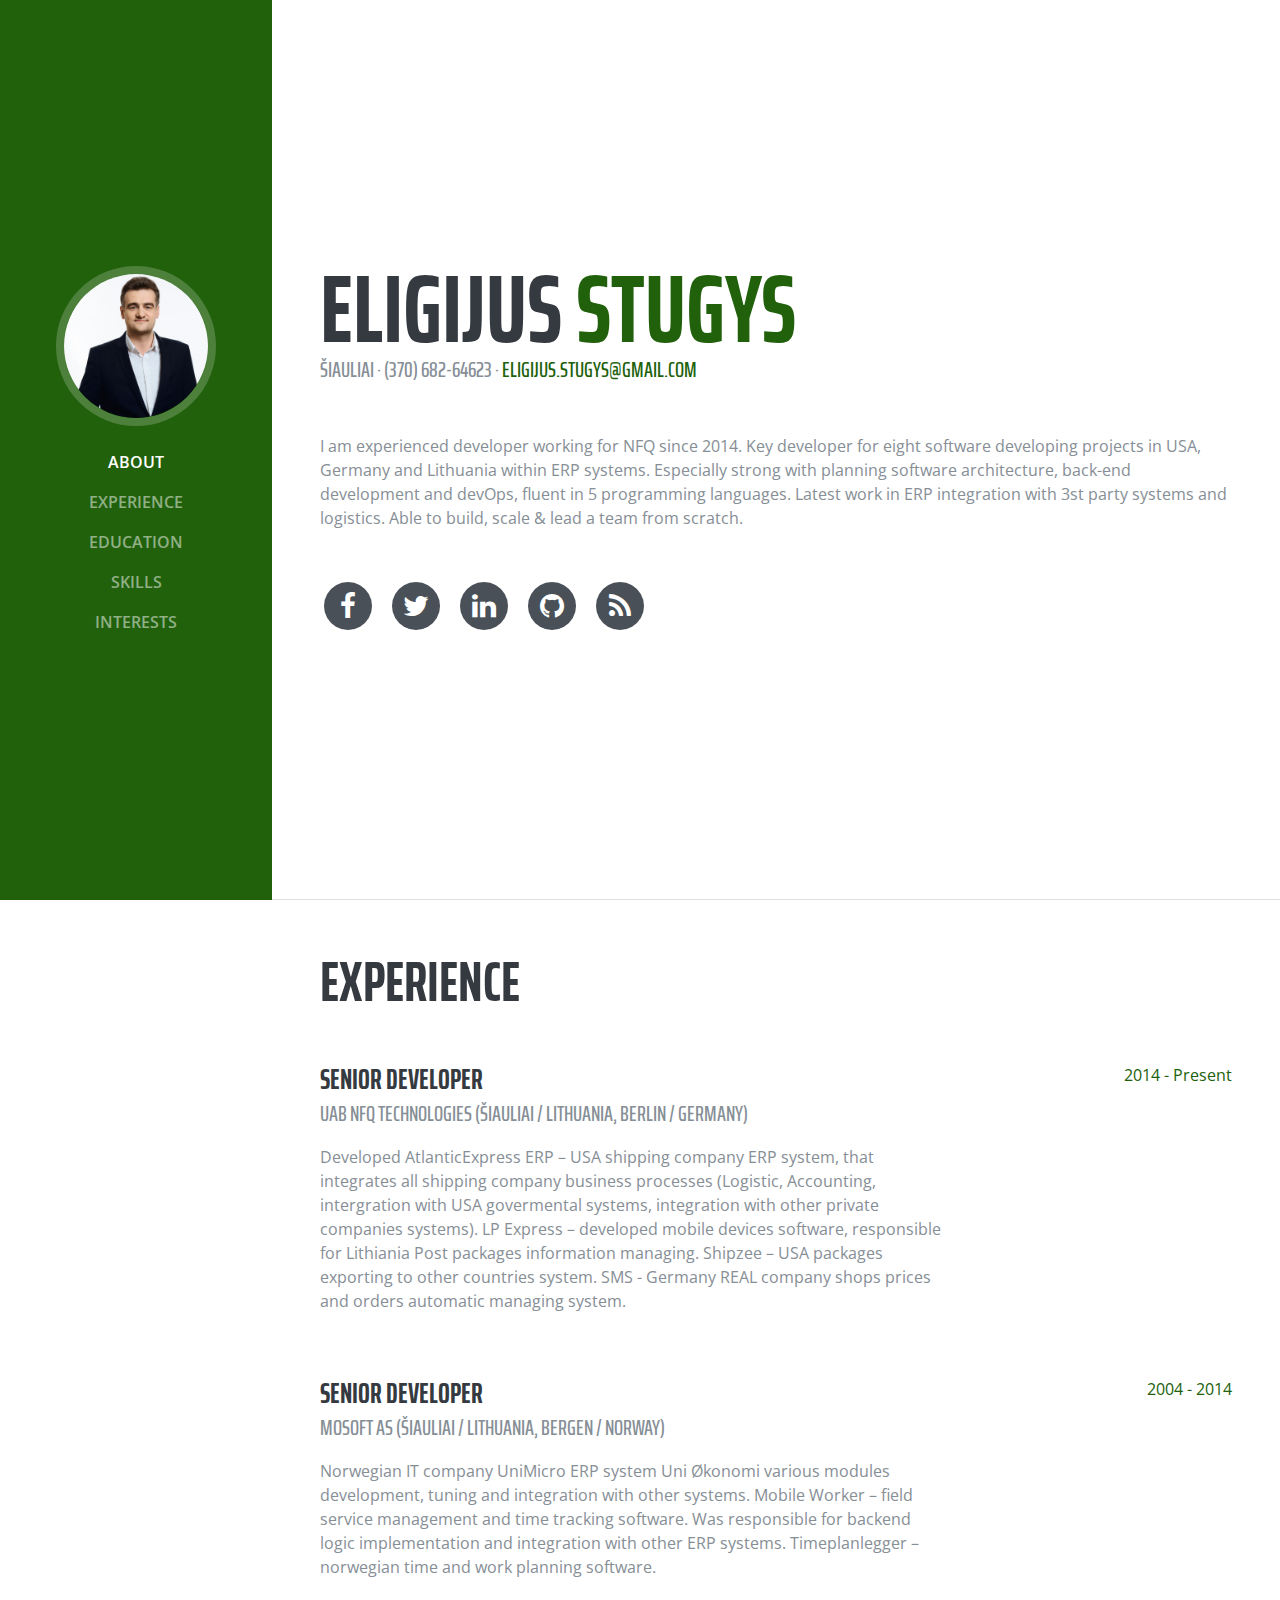
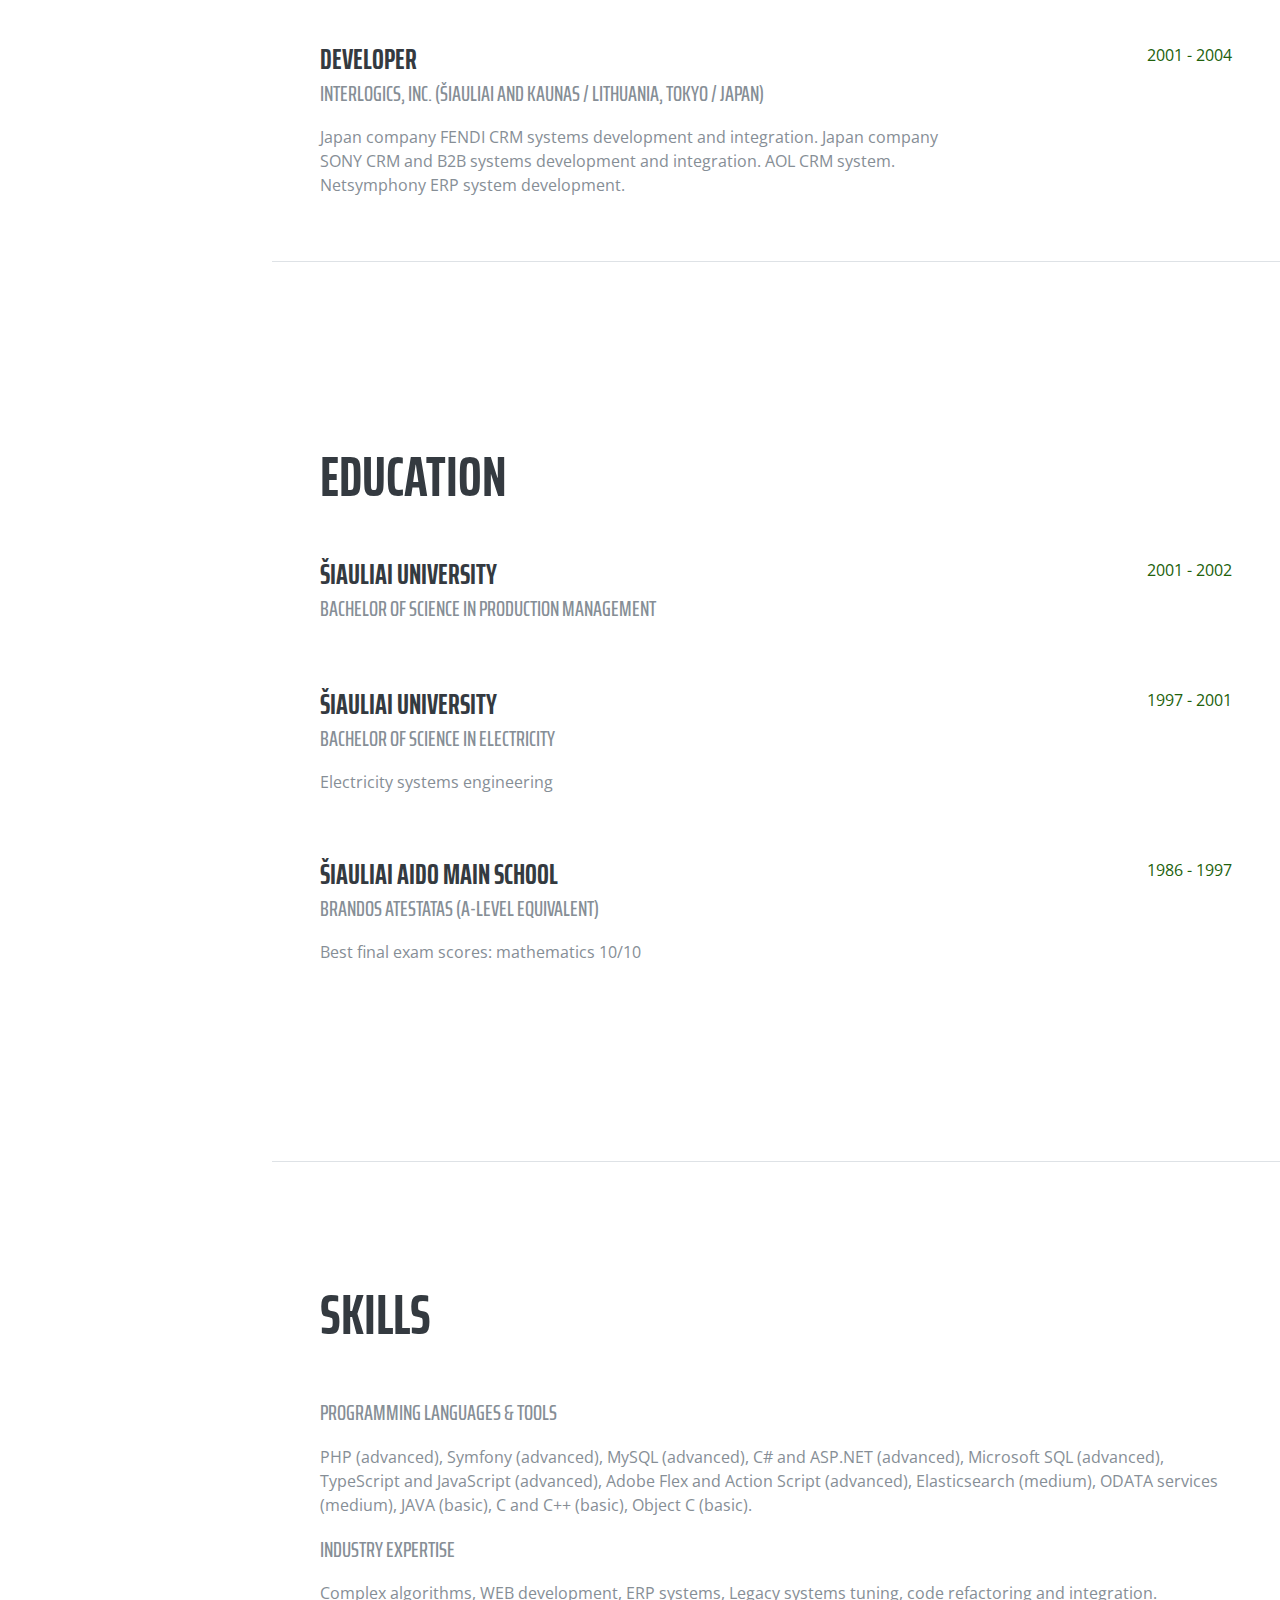
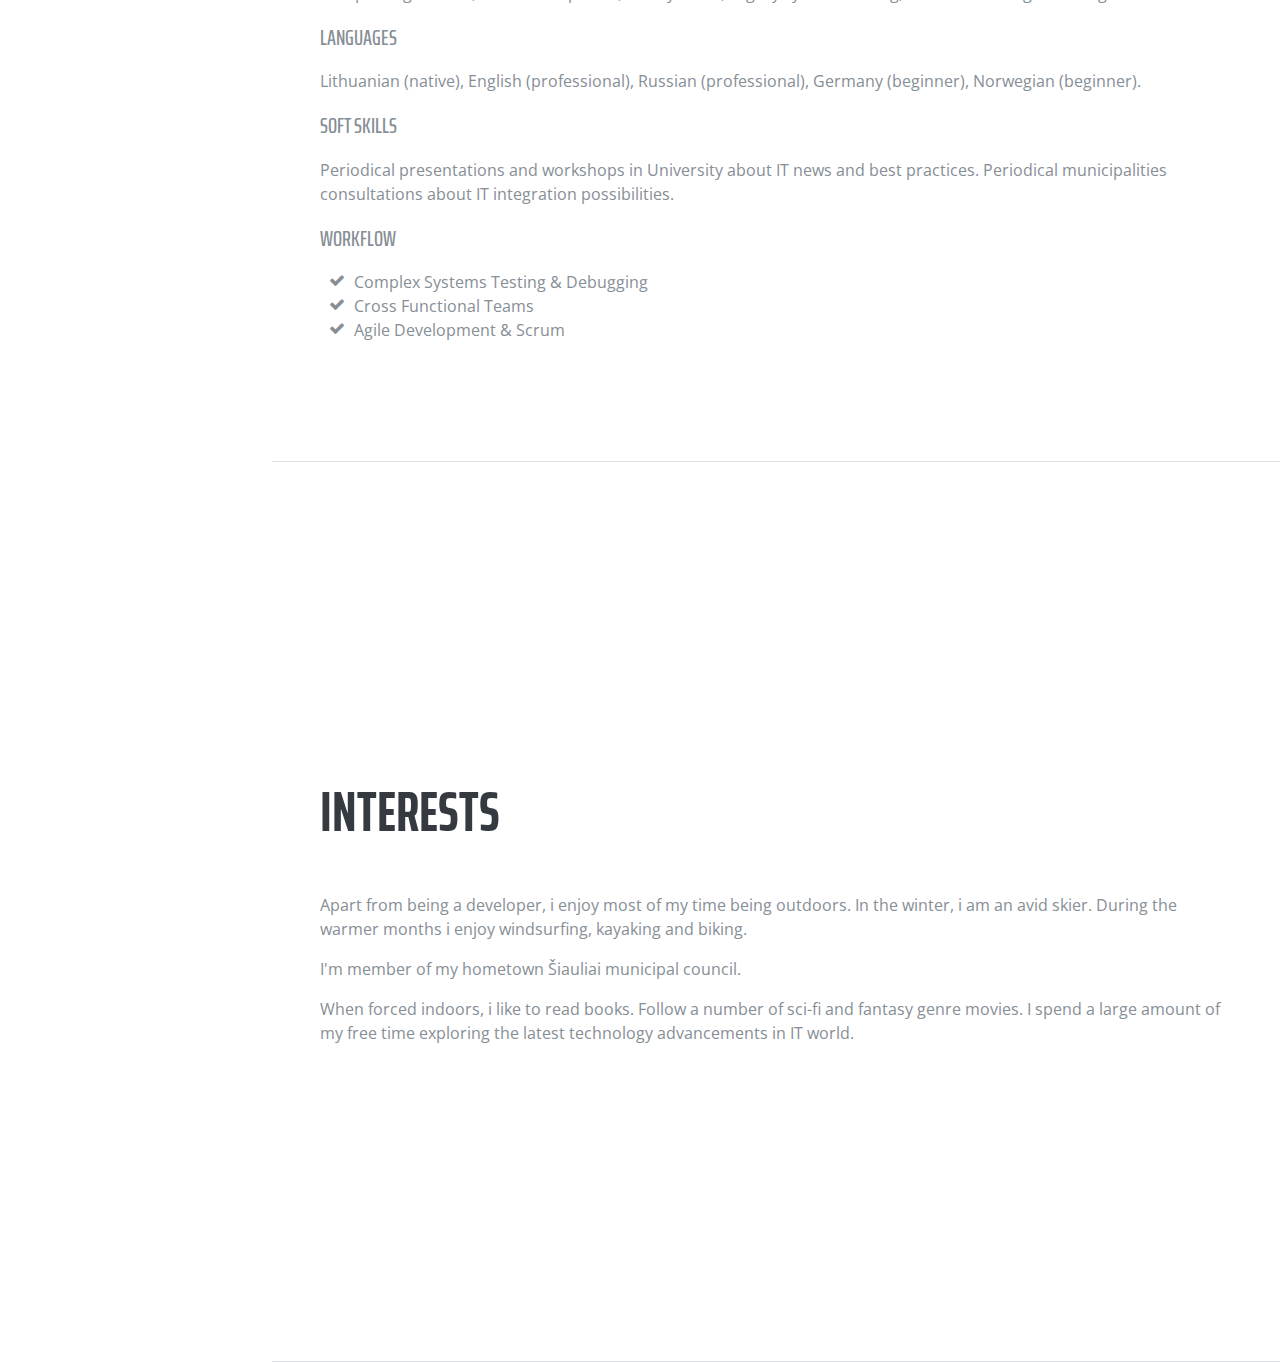
==== index.html @ e448ec75 "Added some notes." ====
<!DOCTYPE html>
<html lang="en">

  <head>

    <meta charset="utf-8">
    <meta name="viewport" content="width=device-width, initial-scale=1, shrink-to-fit=no">
    <meta name="description" content="">
    <meta name="author" content="">

    <title>Eligijus Stugys Resume EN</title>

    <!-- Bootstrap core CSS -->
    <link href="vendor/bootstrap/css/bootstrap.min.css" rel="stylesheet">

    <!-- Custom fonts for this template -->
    <link href="https://fonts.googleapis.com/css?family=Saira+Extra+Condensed:100,200,300,400,500,600,700,800,900" rel="stylesheet">
    <link href="https://fonts.googleapis.com/css?family=Open+Sans:300,300i,400,400i,600,600i,700,700i,800,800i" rel="stylesheet">
    <link href="vendor/font-awesome/css/font-awesome.min.css" rel="stylesheet">
    <link href="vendor/devicons/css/devicons.min.css" rel="stylesheet">
    <link href="vendor/simple-line-icons/css/simple-line-icons.css" rel="stylesheet">

    <!-- Custom styles for this template -->
    <link href="css/resume.green.min.css?version=2018042001" rel="stylesheet">

  </head>

  <body id="page-top">

    <nav class="navbar navbar-expand-lg navbar-dark bg-primary fixed-top" id="sideNav">
      <a class="navbar-brand js-scroll-trigger" href="#page-top">
        <span class="d-block d-lg-none">Eligijus Stugys Resume EN</span>
        <span class="d-none d-lg-block">
          <img class="img-fluid img-profile rounded-circle mx-auto mb-2" src="img/profile.jpg" alt="">
        </span>
      </a>
      <button class="navbar-toggler" type="button" data-toggle="collapse" data-target="#navbarSupportedContent" aria-controls="navbarSupportedContent" aria-expanded="false" aria-label="Toggle navigation">
        <span class="navbar-toggler-icon"></span>
      </button>
      <div class="collapse navbar-collapse" id="navbarSupportedContent">
        <ul class="navbar-nav">
          <li class="nav-item">
            <a class="nav-link js-scroll-trigger" href="#about">About</a>
          </li>
          <li class="nav-item">
            <a class="nav-link js-scroll-trigger" href="#experience">Experience</a>
          </li>
          <li class="nav-item">
            <a class="nav-link js-scroll-trigger" href="#education">Education</a>
          </li>
          <li class="nav-item">
            <a class="nav-link js-scroll-trigger" href="#skills">Skills</a>
          </li>
          <li class="nav-item">
            <a class="nav-link js-scroll-trigger" href="#interests">Interests</a>
          </li>
		  <!--
          <li class="nav-item">
            <a class="nav-link js-scroll-trigger" href="#awards">Awards</a>
          </li>
		  -->
        </ul>
      </div>
    </nav>

    <div class="container-fluid p-0">

      <section class="resume-section p-3 p-lg-5 d-flex d-column" id="about">
        <div class="my-auto">
          <h1 class="mb-0">Eligijus
            <span class="text-primary">Stugys</span>
          </h1>
          <div class="subheading mb-5">Šiauliai · (370) 682-64623 ·
            <a href="mailto:name@email.com">eligijus.stugys@gmail.com</a>
          </div>
          <p class="mb-5">I am experienced developer working for NFQ since 2014. Key developer for eight software developing projects in USA, Germany and Lithuania within ERP systems. Especially strong with planning software architecture, back-end development and devOps, fluent in 5 programming languages. Latest work in ERP integration with 3st party systems and logistics. Able to build, scale & lead a team from scratch.</p>
          <ul class="list-inline list-social-icons mb-0">
            <li class="list-inline-item">
              <a href="https://www.facebook.com/elyga1" target="_blank" alt="My Facebook" title="My Facebook">
                <span class="fa-stack fa-lg">
                  <i class="fa fa-circle fa-stack-2x"></i>
                  <i class="fa fa-facebook fa-stack-1x fa-inverse"></i>
                </span>
              </a>
            </li>
            <li class="list-inline-item">
              <a href="https://twitter.com/elyga1" target="_blank" alt="My Twitter" title="My Twitter">
                <span class="fa-stack fa-lg">
                  <i class="fa fa-circle fa-stack-2x"></i>
                  <i class="fa fa-twitter fa-stack-1x fa-inverse"></i>
                </span>
              </a>
            </li>
            <li class="list-inline-item">
              <a href="https://www.linkedin.com/in/elyga" target="_blank" alt="My LinkedIn" title="My LinkedIn">
                <span class="fa-stack fa-lg">
                  <i class="fa fa-circle fa-stack-2x"></i>
                  <i class="fa fa-linkedin fa-stack-1x fa-inverse"></i>
                </span>
              </a>
            </li>
            <li class="list-inline-item">
              <a href="https://github.com/Eligijus1" target="_blank" alt="My GitHub" title="My GitHub">
                <span class="fa-stack fa-lg">
                  <i class="fa fa-circle fa-stack-2x"></i>
                  <i class="fa fa-github fa-stack-1x fa-inverse"></i>
                </span>
              </a>
            </li>
            <li class="list-inline-item">
              <a href="https://stugys.blogspot.lt" target="_blank"" alt="My Blog (LT)" title="My Blog (LT)">
                <span class="fa-stack fa-lg">
                  <i class="fa fa-circle fa-stack-2x"></i>
                  <i class="fa fa-feed fa-stack-1x fa-inverse"></i>
                </span>
              </a>
            </li>
            <!-- https://fontawesome.com/v4.7.0/icons/ -->
          </ul>
        </div>
      </section>

      <section class="resume-section p-3 p-lg-5 d-flex flex-column" id="experience">
        <div class="my-auto">
          <h2 class="mb-5">Experience</h2>

          <div class="resume-item d-flex flex-column flex-md-row mb-5">
            <div class="resume-content mr-auto">
              <h3 class="mb-0">Senior Developer</h3>
              <div class="subheading mb-3">UAB NFQ Technologies (Šiauliai / Lithuania, Berlin / Germany)</div>
              <p>
				Developed AtlanticExpress ERP – USA shipping company ERP system, that integrates all shipping company business processes (Logistic, Accounting, intergration with USA  govermental systems, integration with other private companies systems). 
				LP Express – developed mobile devices software, responsible for Lithiania Post packages information managing.
				Shipzee – USA packages exporting to other countries system.
				SMS - Germany REAL company shops prices and orders automatic managing system.
			  </p>
            </div>
            <div class="resume-date text-md-right">
              <span class="text-primary">2014 - Present</span>
            </div>
          </div>

          <div class="resume-item d-flex flex-column flex-md-row mb-5">
            <div class="resume-content mr-auto">
              <h3 class="mb-0">Senior Developer</h3>
              <div class="subheading mb-3">Mosoft AS (Šiauliai / Lithuania, Bergen / Norway)</div>
              <p>
				Norwegian IT company UniMicro ERP system Uni Økonomi various modules development, tuning and integration with other systems.
				Mobile Worker – field service management and time tracking software. Was responsible for backend logic implementation and integration with other ERP systems.
				Timeplanlegger – norwegian time and work planning software.
			  </p>
            </div>
            <div class="resume-date text-md-right">
              <span class="text-primary">2004 - 2014</span>
            </div>
          </div>

          <div class="resume-item d-flex flex-column flex-md-row">
            <div class="resume-content mr-auto">
              <h3 class="mb-0">Developer</h3>
              <div class="subheading mb-3">Interlogics, Inc. (Šiauliai and Kaunas / Lithuania, Tokyo / Japan)</div>
              <p>
				Japan company FENDI CRM systems development and integration.
				Japan company SONY CRM and B2B systems development and integration. 
				AOL CRM system. Netsymphony ERP system development.
			  </p>
            </div>
            <div class="resume-date text-md-right">
              <span class="text-primary">2001 - 2004</span>
            </div>
          </div>

        </div>

      </section>

      <section class="resume-section p-3 p-lg-5 d-flex flex-column" id="education">
        <div class="my-auto">
          <h2 class="mb-5">Education</h2>
		  
          <div class="resume-item d-flex flex-column flex-md-row mb-5">
            <div class="resume-content mr-auto">
              <h3 class="mb-0">Šiauliai University</h3>
              <div class="subheading mb-3">Bachelor of Science in Production Management</div>
            </div>
            <div class="resume-date text-md-right">
              <span class="text-primary">2001 - 2002</span>
            </div>
          </div>

          <div class="resume-item d-flex flex-column flex-md-row mb-5">
            <div class="resume-content mr-auto">
              <h3 class="mb-0">Šiauliai University</h3>
              <div class="subheading mb-3">Bachelor of Science in Electricity</div>
              <p>Electricity systems engineering</p>
            </div>
            <div class="resume-date text-md-right">
              <span class="text-primary">1997 - 2001</span>
            </div>
          </div>

          <div class="resume-item d-flex flex-column flex-md-row">
            <div class="resume-content mr-auto">
              <h3 class="mb-0">Šiauliai Aido main school</h3>
              <div class="subheading mb-3">Brandos Atestatas (A-level equivalent)</div>
              <p>Best final exam scores: mathematics 10/10</p>
            </div>
            <div class="resume-date text-md-right">
              <span class="text-primary">1986 - 1997</span>
            </div>
          </div>

        </div>
      </section>

      <section class="resume-section p-3 p-lg-5 d-flex flex-column" id="skills">
        <div class="my-auto">
          <h2 class="mb-5">Skills</h2>

          <div class="subheading mb-3">Programming Languages &amp; Tools</div>
		  <div class="resume-content mr-auto">
			<p>
				PHP (advanced),  
				Symfony (advanced), 
				MySQL (advanced), 
				C# and ASP.NET (advanced), 
				Microsoft SQL (advanced), 
				TypeScript and JavaScript (advanced), 
				Adobe Flex and Action Script (advanced), 
				Elasticsearch (medium), 
				ODATA services (medium), 
				JAVA (basic), 
				C and C++ (basic), 
				Object C (basic).
		    </p>
		  </div>
		  
          <div class="subheading mb-3">Industry expertise</div>
		  <div class="resume-content mr-auto">
			<p>
				Complex algorithms, WEB development, ERP systems, Legacy systems tuning, code refactoring and integration.
		    </p>
		  </div>
		  
          <div class="subheading mb-3">Languages</div>
		  <div class="resume-content mr-auto">
			<p>
				Lithuanian (native), English (professional), Russian (professional), Germany (beginner), Norwegian (beginner).
		    </p>
		  </div>
		  
          <div class="subheading mb-3">Soft Skills</div>
		  <div class="resume-content mr-auto">
			<p>
				Periodical presentations and workshops in University about IT news and best practices.
				Periodical municipalities consultations about IT integration possibilities. 
		    </p>
		  </div>
		  
          <div class="subheading mb-3">Workflow</div>
			  <ul class="fa-ul mb-0">
				<li>
				  <i class="fa-li fa fa-check"></i>
				  Complex Systems Testing &amp; Debugging</li>
				<li>
				  <i class="fa-li fa fa-check"></i>
				  Cross Functional Teams</li>
				<li>
				  <i class="fa-li fa fa-check"></i>
				  Agile Development &amp; Scrum</li>
			  </ul>
		  </div>
      </section>

      <section class="resume-section p-3 p-lg-5 d-flex flex-column" id="interests">
        <div class="my-auto">
          <h2 class="mb-5">Interests</h2>
          <p>
		    Apart from being a developer, i enjoy most of my time being outdoors. In the winter, i am an avid skier. During the warmer months i enjoy windsurfing, kayaking and biking.
		  </p>
          <p>
		    I'm member of my hometown Šiauliai municipal council.
		  </p>
          <p class="mb-0">
            When forced indoors, i like to read books. Follow a number of sci-fi and fantasy genre movies. I spend a large amount of my free time exploring the latest technology advancements in IT world.
		  </p>
        </div>
      </section>

	  <!--
      <section class="resume-section p-3 p-lg-5 d-flex flex-column" id="awards">
        <div class="my-auto">
          <h2 class="mb-5">Awards &amp; Certifications</h2>
          <ul class="fa-ul mb-0">
            <li>
              <i class="fa-li fa fa-trophy text-warning"></i>
              Google Analytics Certified Developer</li>
            <li>
              <i class="fa-li fa fa-trophy text-warning"></i>
              Mobile Web Specialist - Google Certification</li>
            <li>
              <i class="fa-li fa fa-trophy text-warning"></i>
              1<sup>st</sup>
              Place - University of Colorado Boulder - Emerging Tech Competition 2009</li>
            <li>
              <i class="fa-li fa fa-trophy text-warning"></i>
              1<sup>st</sup>
              Place - University of Colorado Boulder - Adobe Creative Jam 2008 (UI Design Category)</li>
            <li>
              <i class="fa-li fa fa-trophy text-warning"></i>
              2<sup>nd</sup>
              Place - University of Colorado Boulder - Emerging Tech Competition 2008</li>
            <li>
            <li>
              <i class="fa-li fa fa-trophy text-warning"></i>
              1<sup>st</sup>
              Place - James Buchanan High School - Hackathon 2006</li>
            <li>
              <i class="fa-li fa fa-trophy text-warning"></i>
              3<sup>rd</sup>
              Place - James Buchanan High School - Hackathon 2005</li>
          </ul>
        </div>
      </section>
	  -->
    </div>

    <!-- Bootstrap core JavaScript -->
    <script src="vendor/jquery/jquery.min.js"></script>
    <script src="vendor/bootstrap/js/bootstrap.bundle.min.js"></script>

    <!-- Plugin JavaScript -->
    <script src="vendor/jquery-easing/jquery.easing.min.js"></script>

    <!-- Custom scripts for this template -->
    <script src="js/resume.min.js"></script>

  </body>

</html>
---- vendor/devicons/css/devicons.min.css ----
/*!
 *  Devicons 1.8.0 made by Theodore Vorillas / http://vorillaz.com 
 */
@font-face{font-family:devicons;src:url(../fonts/devicons.eot?xqxft6);src:url(../fonts/devicons.eot?#iefixxqxft6) format("embedded-opentype"),url(../fonts/devicons.woff?xqxft6) format("woff"),url(../fonts/devicons.ttf?xqxft6) format("truetype"),url(../fonts/devicons.svg?xqxft6#devicons) format("svg");font-weight:400;font-style:normal}.devicons{font-family:devicons;speak:none;font-style:normal;font-weight:400;font-variant:normal;text-transform:none;line-height:1;-webkit-font-smoothing:antialiased;-moz-osx-font-smoothing:grayscale}.devicons-git:before{content:"\e602"}.devicons-git_compare:before{content:"\e628"}.devicons-git_branch:before{content:"\e625"}.devicons-git_commit:before{content:"\e629"}.devicons-git_pull_request:before{content:"\e626"}.devicons-git_merge:before{content:"\e627"}.devicons-bitbucket:before{content:"\e603"}.devicons-github_alt:before{content:"\e608"}.devicons-github_badge:before{content:"\e609"}.devicons-github:before{content:"\e60a"}.devicons-github_full:before{content:"\e617"}.devicons-java:before{content:"\e638"}.devicons-ruby:before{content:"\e639"}.devicons-scala:before{content:"\e637"}.devicons-python:before{content:"\e63c"}.devicons-go:before{content:"\e624"}.devicons-ruby_on_rails:before{content:"\e63b"}.devicons-django:before{content:"\e61d"}.devicons-markdown:before{content:"\e63e"}.devicons-php:before{content:"\e63d"}.devicons-mysql:before{content:"\e604"}.devicons-streamline:before{content:"\e605"}.devicons-database:before{content:"\e606"}.devicons-laravel:before{content:"\e63f"}.devicons-javascript:before{content:"\e64e"}.devicons-angular:before{content:"\e653"}.devicons-backbone:before{content:"\e652"}.devicons-coffeescript:before{content:"\e651"}.devicons-jquery:before{content:"\e650"}.devicons-modernizr:before{content:"\e620"}.devicons-jquery_ui:before{content:"\e654"}.devicons-ember:before{content:"\e61b"}.devicons-dojo:before{content:"\e61c"}.devicons-nodejs:before{content:"\e619"}.devicons-nodejs_small:before{content:"\e618"}.devicons-javascript_shield:before{content:"\e64f"}.devicons-bootstrap:before{content:"\e647"}.devicons-sass:before{content:"\e64b"}.devicons-css3_full:before{content:"\e64a"}.devicons-css3:before{content:"\e649"}.devicons-html5:before{content:"\e636"}.devicons-html5_multimedia:before{content:"\e632"}.devicons-html5_device_access:before{content:"\e633"}.devicons-html5_3d_effects:before{content:"\e635"}.devicons-html5_connectivity:before{content:"\e634"}.devicons-ghost_small:before{content:"\e614"}.devicons-ghost:before{content:"\e61f"}.devicons-magento:before{content:"\e640"}.devicons-joomla:before{content:"\e641"}.devicons-jekyll_small:before{content:"\e60d"}.devicons-drupal:before{content:"\e642"}.devicons-wordpress:before{content:"\e60b"}.devicons-grunt:before{content:"\e64c"}.devicons-bower:before{content:"\e64d"}.devicons-npm:before{content:"\e61e"}.devicons-yahoo_small:before{content:"\e62b"}.devicons-yahoo:before{content:"\e615"}.devicons-bing_small:before{content:"\e600"}.devicons-windows:before{content:"\e60f"}.devicons-linux:before{content:"\e612"}.devicons-ubuntu:before{content:"\e63a"}.devicons-android:before{content:"\e60e"}.devicons-apple:before{content:"\e611"}.devicons-appstore:before{content:"\e613"}.devicons-phonegap:before{content:"\e630"}.devicons-blackberry:before{content:"\e623"}.devicons-stackoverflow:before{content:"\e610"}.devicons-techcrunch:before{content:"\e62c"}.devicons-codrops:before{content:"\e62f"}.devicons-css_tricks:before{content:"\e601"}.devicons-smashing_magazine:before{content:"\e62d"}.devicons-netmagazine:before{content:"\e62e"}.devicons-codepen:before{content:"\e616"}.devicons-cssdeck:before{content:"\e62a"}.devicons-hackernews:before{content:"\e61a"}.devicons-dropbox:before{content:"\e607"}.devicons-google_drive:before{content:"\e631"}.devicons-visualstudio:before{content:"\e60c"}.devicons-unity_small:before{content:"\e621"}.devicons-raspberry_pi:before{content:"\e622"}.devicons-chrome:before{content:"\e643"}.devicons-ie:before{content:"\e644"}.devicons-firefox:before{content:"\e645"}.devicons-opera:before{content:"\e646"}.devicons-safari:before{content:"\e648"}.devicons-swift:before{content:"\e655"}.devicons-symfony:before{content:"\e656"}.devicons-symfony_badge:before{content:"\e657"}.devicons-less:before{content:"\e658"}.devicons-stylus:before{content:"\e659"}.devicons-trello:before{content:"\e65a"}.devicons-atlassian:before{content:"\e65b"}.devicons-jira:before{content:"\e65c"}.devicons-envato:before{content:"\e65d"}.devicons-snap_svg:before{content:"\e65e"}.devicons-raphael:before{content:"\e65f"}.devicons-google_analytics:before{content:"\e660"}.devicons-compass:before{content:"\e661"}.devicons-onedrive:before{content:"\e662"}.devicons-gulp:before{content:"\e663"}.devicons-atom:before{content:"\e664"}.devicons-cisco:before{content:"\e665"}.devicons-nancy:before{content:"\e666"}.devicons-clojure:before{content:"\e668"}.devicons-clojure_alt:before{content:"\e66a"}.devicons-perl:before{content:"\e669"}.devicons-celluloid:before{content:"\e66b"}.devicons-w3c:before{content:"\e66c"}.devicons-redis:before{content:"\e66d"}.devicons-postgresql:before{content:"\e66e"}.devicons-webplatform:before{content:"\e66f"}.devicons-jenkins:before{content:"\e667"}.devicons-requirejs:before{content:"\e670"}.devicons-opensource:before{content:"\e671"}.devicons-typo3:before{content:"\e672"}.devicons-uikit:before{content:"\e673"}.devicons-doctrine:before{content:"\e674"}.devicons-groovy:before{content:"\e675"}.devicons-nginx:before{content:"\e676"}.devicons-haskell:before{content:"\e677"}.devicons-zend:before{content:"\e678"}.devicons-gnu:before{content:"\e679"}.devicons-yeoman:before{content:"\e67a"}.devicons-heroku:before{content:"\e67b"}.devicons-debian:before{content:"\e67d"}.devicons-travis:before{content:"\e67e"}.devicons-dotnet:before{content:"\e67f"}.devicons-codeigniter:before{content:"\e680"}.devicons-javascript_badge:before{content:"\e681"}.devicons-yii:before{content:"\e682"}.devicons-msql_server:before{content:"\e67c"}.devicons-composer:before{content:"\e683"}.devicons-krakenjs_badge:before{content:"\e684"}.devicons-krakenjs:before{content:"\e685"}.devicons-mozilla:before{content:"\e686"}.devicons-firebase:before{content:"\e687"}.devicons-sizzlejs:before{content:"\e688"}.devicons-creativecommons:before{content:"\e689"}.devicons-creativecommons_badge:before{content:"\e68a"}.devicons-mitlicence:before{content:"\e68b"}.devicons-senchatouch:before{content:"\e68c"}.devicons-bugsense:before{content:"\e68d"}.devicons-extjs:before{content:"\e68e"}.devicons-mootools_badge:before{content:"\e68f"}.devicons-mootools:before{content:"\e690"}.devicons-ruby_rough:before{content:"\e691"}.devicons-komodo:before{content:"\e692"}.devicons-coda:before{content:"\e693"}.devicons-bintray:before{content:"\e694"}.devicons-terminal:before{content:"\e695"}.devicons-code:before{content:"\e696"}.devicons-responsive:before{content:"\e697"}.devicons-dart:before{content:"\e698"}.devicons-aptana:before{content:"\e699"}.devicons-mailchimp:before{content:"\e69a"}.devicons-netbeans:before{content:"\e69b"}.devicons-dreamweaver:before{content:"\e69c"}.devicons-brackets:before{content:"\e69d"}.devicons-eclipse:before{content:"\e69e"}.devicons-cloud9:before{content:"\e69f"}.devicons-scrum:before{content:"\e6a0"}.devicons-prolog:before{content:"\e6a1"}.devicons-terminal_badge:before{content:"\e6a2"}.devicons-code_badge:before{content:"\e6a3"}.devicons-mongodb:before{content:"\e6a4"}.devicons-meteor:before{content:"\e6a5"}.devicons-meteorfull:before{content:"\e6a6"}.devicons-fsharp:before{content:"\e6a7"}.devicons-rust:before{content:"\e6a8"}.devicons-ionic:before{content:"\e6a9"}.devicons-sublime:before{content:"\e6aa"}.devicons-appcelerator:before{content:"\e6ab"}.devicons-asterisk:before{content:"\e6ac"}.devicons-aws:before{content:"\e6ad"}.devicons-digital-ocean:before{content:"\e6ae"}.devicons-dlang:before{content:"\e6af"}.devicons-docker:before{content:"\e6b0"}.devicons-erlang:before{content:"\e6b1"}.devicons-google-cloud-platform:before{content:"\e6b2"}.devicons-grails:before{content:"\e6b3"}.devicons-illustrator:before{content:"\e6b4"}.devicons-intellij:before{content:"\e6b5"}.devicons-materializecss:before{content:"\e6b6"}.devicons-openshift:before{content:"\e6b7"}.devicons-photoshop:before{content:"\e6b8"}.devicons-rackspace:before{content:"\e6b9"}.devicons-react:before{content:"\e6ba"}.devicons-redhat:before{content:"\e6bb"}.devicons-scriptcs:before{content:"\e6bc"}.devicons-sqllite:before{content:"\e6c4"}.devicons-vim:before{content:"\e6c5"}
---- vendor/simple-line-icons/css/simple-line-icons.css ----
@font-face {
  font-family: 'simple-line-icons';
  src: url('../fonts/Simple-Line-Icons.eot?v=2.4.0');
  src: url('../fonts/Simple-Line-Icons.eot?v=2.4.0#iefix') format('embedded-opentype'), url('../fonts/Simple-Line-Icons.woff2?v=2.4.0') format('woff2'), url('../fonts/Simple-Line-Icons.ttf?v=2.4.0') format('truetype'), url('../fonts/Simple-Line-Icons.woff?v=2.4.0') format('woff'), url('../fonts/Simple-Line-Icons.svg?v=2.4.0#simple-line-icons') format('svg');
  font-weight: normal;
  font-style: normal;
}
/*
 Use the following CSS code if you want to have a class per icon.
 Instead of a list of all class selectors, you can use the generic [class*="icon-"] selector, but it's slower:
*/
.icon-user,
.icon-people,
.icon-user-female,
.icon-user-follow,
.icon-user-following,
.icon-user-unfollow,
.icon-login,
.icon-logout,
.icon-emotsmile,
.icon-phone,
.icon-call-end,
.icon-call-in,
.icon-call-out,
.icon-map,
.icon-location-pin,
.icon-direction,
.icon-directions,
.icon-compass,
.icon-layers,
.icon-menu,
.icon-list,
.icon-options-vertical,
.icon-options,
.icon-arrow-down,
.icon-arrow-left,
.icon-arrow-right,
.icon-arrow-up,
.icon-arrow-up-circle,
.icon-arrow-left-circle,
.icon-arrow-right-circle,
.icon-arrow-down-circle,
.icon-check,
.icon-clock,
.icon-plus,
.icon-minus,
.icon-close,
.icon-event,
.icon-exclamation,
.icon-organization,
.icon-trophy,
.icon-screen-smartphone,
.icon-screen-desktop,
.icon-plane,
.icon-notebook,
.icon-mustache,
.icon-mouse,
.icon-magnet,
.icon-energy,
.icon-disc,
.icon-cursor,
.icon-cursor-move,
.icon-crop,
.icon-chemistry,
.icon-speedometer,
.icon-shield,
.icon-screen-tablet,
.icon-magic-wand,
.icon-hourglass,
.icon-graduation,
.icon-ghost,
.icon-game-controller,
.icon-fire,
.icon-eyeglass,
.icon-envelope-open,
.icon-envelope-letter,
.icon-bell,
.icon-badge,
.icon-anchor,
.icon-wallet,
.icon-vector,
.icon-speech,
.icon-puzzle,
.icon-printer,
.icon-present,
.icon-playlist,
.icon-pin,
.icon-picture,
.icon-handbag,
.icon-globe-alt,
.icon-globe,
.icon-folder-alt,
.icon-folder,
.icon-film,
.icon-feed,
.icon-drop,
.icon-drawer,
.icon-docs,
.icon-doc,
.icon-diamond,
.icon-cup,
.icon-calculator,
.icon-bubbles,
.icon-briefcase,
.icon-book-open,
.icon-basket-loaded,
.icon-basket,
.icon-bag,
.icon-action-undo,
.icon-action-redo,
.icon-wrench,
.icon-umbrella,
.icon-trash,
.icon-tag,
.icon-support,
.icon-frame,
.icon-size-fullscreen,
.icon-size-actual,
.icon-shuffle,
.icon-share-alt,
.icon-share,
.icon-rocket,
.icon-question,
.icon-pie-chart,
.icon-pencil,
.icon-note,
.icon-loop,
.icon-home,
.icon-grid,
.icon-graph,
.icon-microphone,
.icon-music-tone-alt,
.icon-music-tone,
.icon-earphones-alt,
.icon-earphones,
.icon-equalizer,
.icon-like,
.icon-dislike,
.icon-control-start,
.icon-control-rewind,
.icon-control-play,
.icon-control-pause,
.icon-control-forward,
.icon-control-end,
.icon-volume-1,
.icon-volume-2,
.icon-volume-off,
.icon-calendar,
.icon-bulb,
.icon-chart,
.icon-ban,
.icon-bubble,
.icon-camrecorder,
.icon-camera,
.icon-cloud-download,
.icon-cloud-upload,
.icon-envelope,
.icon-eye,
.icon-flag,
.icon-heart,
.icon-info,
.icon-key,
.icon-link,
.icon-lock,
.icon-lock-open,
.icon-magnifier,
.icon-magnifier-add,
.icon-magnifier-remove,
.icon-paper-clip,
.icon-paper-plane,
.icon-power,
.icon-refresh,
.icon-reload,
.icon-settings,
.icon-star,
.icon-symbol-female,
.icon-symbol-male,
.icon-target,
.icon-credit-card,
.icon-paypal,
.icon-social-tumblr,
.icon-social-twitter,
.icon-social-facebook,
.icon-social-instagram,
.icon-social-linkedin,
.icon-social-pinterest,
.icon-social-github,
.icon-social-google,
.icon-social-reddit,
.icon-social-skype,
.icon-social-dribbble,
.icon-social-behance,
.icon-social-foursqare,
.icon-social-soundcloud,
.icon-social-spotify,
.icon-social-stumbleupon,
.icon-social-youtube,
.icon-social-dropbox,
.icon-social-vkontakte,
.icon-social-steam {
  font-family: 'simple-line-icons';
  speak: none;
  font-style: normal;
  font-weight: normal;
  font-variant: normal;
  text-transform: none;
  line-height: 1;
  /* Better Font Rendering =========== */
  -webkit-font-smoothing: antialiased;
  -moz-osx-font-smoothing: grayscale;
}
.icon-user:before {
  content: "\e005";
}
.icon-people:before {
  content: "\e001";
}
.icon-user-female:before {
  content: "\e000";
}
.icon-user-follow:before {
  content: "\e002";
}
.icon-user-following:before {
  content: "\e003";
}
.icon-user-unfollow:before {
  content: "\e004";
}
.icon-login:before {
  content: "\e066";
}
.icon-logout:before {
  content: "\e065";
}
.icon-emotsmile:before {
  content: "\e021";
}
.icon-phone:before {
  content: "\e600";
}
.icon-call-end:before {
  content: "\e048";
}
.icon-call-in:before {
  content: "\e047";
}
.icon-call-out:before {
  content: "\e046";
}
.icon-map:before {
  content: "\e033";
}
.icon-location-pin:before {
  content: "\e096";
}
.icon-direction:before {
  content: "\e042";
}
.icon-directions:before {
  content: "\e041";
}
.icon-compass:before {
  content: "\e045";
}
.icon-layers:before {
  content: "\e034";
}
.icon-menu:before {
  content: "\e601";
}
.icon-list:before {
  content: "\e067";
}
.icon-options-vertical:before {
  content: "\e602";
}
.icon-options:before {
  content: "\e603";
}
.icon-arrow-down:before {
  content: "\e604";
}
.icon-arrow-left:before {
  content: "\e605";
}
.icon-arrow-right:before {
  content: "\e606";
}
.icon-arrow-up:before {
  content: "\e607";
}
.icon-arrow-up-circle:before {
  content: "\e078";
}
.icon-arrow-left-circle:before {
  content: "\e07a";
}
.icon-arrow-right-circle:before {
  content: "\e079";
}
.icon-arrow-down-circle:before {
  content: "\e07b";
}
.icon-check:before {
  content: "\e080";
}
.icon-clock:before {
  content: "\e081";
}
.icon-plus:before {
  content: "\e095";
}
.icon-minus:before {
  content: "\e615";
}
.icon-close:before {
  content: "\e082";
}
.icon-event:before {
  content: "\e619";
}
.icon-exclamation:before {
  content: "\e617";
}
.icon-organization:before {
  content: "\e616";
}
.icon-trophy:before {
  content: "\e006";
}
.icon-screen-smartphone:before {
  content: "\e010";
}
.icon-screen-desktop:before {
  content: "\e011";
}
.icon-plane:before {
  content: "\e012";
}
.icon-notebook:before {
  content: "\e013";
}
.icon-mustache:before {
  content: "\e014";
}
.icon-mouse:before {
  content: "\e015";
}
.icon-magnet:before {
  content: "\e016";
}
.icon-energy:before {
  content: "\e020";
}
.icon-disc:before {
  content: "\e022";
}
.icon-cursor:before {
  content: "\e06e";
}
.icon-cursor-move:before {
  content: "\e023";
}
.icon-crop:before {
  content: "\e024";
}
.icon-chemistry:before {
  content: "\e026";
}
.icon-speedometer:before {
  content: "\e007";
}
.icon-shield:before {
  content: "\e00e";
}
.icon-screen-tablet:before {
  content: "\e00f";
}
.icon-magic-wand:before {
  content: "\e017";
}
.icon-hourglass:before {
  content: "\e018";
}
.icon-graduation:before {
  content: "\e019";
}
.icon-ghost:before {
  content: "\e01a";
}
.icon-game-controller:before {
  content: "\e01b";
}
.icon-fire:before {
  content: "\e01c";
}
.icon-eyeglass:before {
  content: "\e01d";
}
.icon-envelope-open:before {
  content: "\e01e";
}
.icon-envelope-letter:before {
  content: "\e01f";
}
.icon-bell:before {
  content: "\e027";
}
.icon-badge:before {
  content: "\e028";
}
.icon-anchor:before {
  content: "\e029";
}
.icon-wallet:before {
  content: "\e02a";
}
.icon-vector:before {
  content: "\e02b";
}
.icon-speech:before {
  content: "\e02c";
}
.icon-puzzle:before {
  content: "\e02d";
}
.icon-printer:before {
  content: "\e02e";
}
.icon-present:before {
  content: "\e02f";
}
.icon-playlist:before {
  content: "\e030";
}
.icon-pin:before {
  content: "\e031";
}
.icon-picture:before {
  content: "\e032";
}
.icon-handbag:before {
  content: "\e035";
}
.icon-globe-alt:before {
  content: "\e036";
}
.icon-globe:before {
  content: "\e037";
}
.icon-folder-alt:before {
  content: "\e039";
}
.icon-folder:before {
  content: "\e089";
}
.icon-film:before {
  content: "\e03a";
}
.icon-feed:before {
  content: "\e03b";
}
.icon-drop:before {
  content: "\e03e";
}
.icon-drawer:before {
  content: "\e03f";
}
.icon-docs:before {
  content: "\e040";
}
.icon-doc:before {
  content: "\e085";
}
.icon-diamond:before {
  content: "\e043";
}
.icon-cup:before {
  content: "\e044";
}
.icon-calculator:before {
  content: "\e049";
}
.icon-bubbles:before {
  content: "\e04a";
}
.icon-briefcase:before {
  content: "\e04b";
}
.icon-book-open:before {
  content: "\e04c";
}
.icon-basket-loaded:before {
  content: "\e04d";
}
.icon-basket:before {
  content: "\e04e";
}
.icon-bag:before {
  content: "\e04f";
}
.icon-action-undo:before {
  content: "\e050";
}
.icon-action-redo:before {
  content: "\e051";
}
.icon-wrench:before {
  content: "\e052";
}
.icon-umbrella:before {
  content: "\e053";
}
.icon-trash:before {
  content: "\e054";
}
.icon-tag:before {
  content: "\e055";
}
.icon-support:before {
  content: "\e056";
}
.icon-frame:before {
  content: "\e038";
}
.icon-size-fullscreen:before {
  content: "\e057";
}
.icon-size-actual:before {
  content: "\e058";
}
.icon-shuffle:before {
  content: "\e059";
}
.icon-share-alt:before {
  content: "\e05a";
}
.icon-share:before {
  content: "\e05b";
}
.icon-rocket:before {
  content: "\e05c";
}
.icon-question:before {
  content: "\e05d";
}
.icon-pie-chart:before {
  content: "\e05e";
}
.icon-pencil:before {
  content: "\e05f";
}
.icon-note:before {
  content: "\e060";
}
.icon-loop:before {
  content: "\e064";
}
.icon-home:before {
  content: "\e069";
}
.icon-grid:before {
  content: "\e06a";
}
.icon-graph:before {
  content: "\e06b";
}
.icon-microphone:before {
  content: "\e063";
}
.icon-music-tone-alt:before {
  content: "\e061";
}
.icon-music-tone:before {
  content: "\e062";
}
.icon-earphones-alt:before {
  content: "\e03c";
}
.icon-earphones:before {
  content: "\e03d";
}
.icon-equalizer:before {
  content: "\e06c";
}
.icon-like:before {
  content: "\e068";
}
.icon-dislike:before {
  content: "\e06d";
}
.icon-control-start:before {
  content: "\e06f";
}
.icon-control-rewind:before {
  content: "\e070";
}
.icon-control-play:before {
  content: "\e071";
}
.icon-control-pause:before {
  content: "\e072";
}
.icon-control-forward:before {
  content: "\e073";
}
.icon-control-end:before {
  content: "\e074";
}
.icon-volume-1:before {
  content: "\e09f";
}
.icon-volume-2:before {
  content: "\e0a0";
}
.icon-volume-off:before {
  content: "\e0a1";
}
.icon-calendar:before {
  content: "\e075";
}
.icon-bulb:before {
  content: "\e076";
}
.icon-chart:before {
  content: "\e077";
}
.icon-ban:before {
  content: "\e07c";
}
.icon-bubble:before {
  content: "\e07d";
}
.icon-camrecorder:before {
  content: "\e07e";
}
.icon-camera:before {
  content: "\e07f";
}
.icon-cloud-download:before {
  content: "\e083";
}
.icon-cloud-upload:before {
  content: "\e084";
}
.icon-envelope:before {
  content: "\e086";
}
.icon-eye:before {
  content: "\e087";
}
.icon-flag:before {
  content: "\e088";
}
.icon-heart:before {
  content: "\e08a";
}
.icon-info:before {
  content: "\e08b";
}
.icon-key:before {
  content: "\e08c";
}
.icon-link:before {
  content: "\e08d";
}
.icon-lock:before {
  content: "\e08e";
}
.icon-lock-open:before {
  content: "\e08f";
}
.icon-magnifier:before {
  content: "\e090";
}
.icon-magnifier-add:before {
  content: "\e091";
}
.icon-magnifier-remove:before {
  content: "\e092";
}
.icon-paper-clip:before {
  content: "\e093";
}
.icon-paper-plane:before {
  content: "\e094";
}
.icon-power:before {
  content: "\e097";
}
.icon-refresh:before {
  content: "\e098";
}
.icon-reload:before {
  content: "\e099";
}
.icon-settings:before {
  content: "\e09a";
}
.icon-star:before {
  content: "\e09b";
}
.icon-symbol-female:before {
  content: "\e09c";
}
.icon-symbol-male:before {
  content: "\e09d";
}
.icon-target:before {
  content: "\e09e";
}
.icon-credit-card:before {
  content: "\e025";
}
.icon-paypal:before {
  content: "\e608";
}
.icon-social-tumblr:before {
  content: "\e00a";
}
.icon-social-twitter:before {
  content: "\e009";
}
.icon-social-facebook:before {
  content: "\e00b";
}
.icon-social-instagram:before {
  content: "\e609";
}
.icon-social-linkedin:before {
  content: "\e60a";
}
.icon-social-pinterest:before {
  content: "\e60b";
}
.icon-social-github:before {
  content: "\e60c";
}
.icon-social-google:before {
  content: "\e60d";
}
.icon-social-reddit:before {
  content: "\e60e";
}
.icon-social-skype:before {
  content: "\e60f";
}
.icon-social-dribbble:before {
  content: "\e00d";
}
.icon-social-behance:before {
  content: "\e610";
}
.icon-social-foursqare:before {
  content: "\e611";
}
.icon-social-soundcloud:before {
  content: "\e612";
}
.icon-social-spotify:before {
  content: "\e613";
}
.icon-social-stumbleupon:before {
  content: "\e614";
}
.icon-social-youtube:before {
  content: "\e008";
}
.icon-social-dropbox:before {
  content: "\e00c";
}
.icon-social-vkontakte:before {
  content: "\e618";
}
.icon-social-steam:before {
  content: "\e620";
}
---- css/resume.green.min.css ----
body{font-family:'Open Sans',serif;padding-top:54px;color:#868e96}@media (min-width:992px){body{padding-top:0;padding-left:17rem}}h1,h2,h3,h4,h5,h6{font-family:'Saira Extra Condensed',serif;font-weight:700;text-transform:uppercase;color:#343a40}h1{font-size:6rem;line-height:5.5rem}h2{font-size:3.5rem}.subheading{text-transform:uppercase;font-weight:500;font-family:'Saira Extra Condensed',serif;font-size:1.35rem}.list-social-icons a{color:#495057}.list-social-icons a:hover{color:#824027}.list-social-icons a .fa-lg{font-size:1.75rem}.list-icons{font-size:3rem}.list-icons .list-inline-item i:hover{color:#824027}#sideNav .navbar-nav .nav-item .nav-link{font-weight:600;text-transform:uppercase}@media (min-width:992px){#sideNav{text-align:center;position:fixed;top:0;left:0;display:flex;flex-direction:column;width:17rem;height:100vh}#sideNav .navbar-brand{display:flex;margin:auto auto 0;padding:.5rem}#sideNav .navbar-brand .img-profile{max-width:10rem;max-height:10rem;border:.5rem solid rgba(255,255,255,.2)}#sideNav .navbar-collapse{display:flex;align-items:flex-start;flex-grow:0;width:100%;margin-bottom:auto}#sideNav .navbar-collapse .navbar-nav{flex-direction:column;width:100%}#sideNav .navbar-collapse .navbar-nav .nav-item{display:block}#sideNav .navbar-collapse .navbar-nav .nav-item .nav-link{display:block}}section.resume-section{border-bottom:1px solid #dee2e6;padding-top:5rem!important;padding-bottom:5rem!important}section.resume-section .resume-item .resume-date{min-width:none}@media (min-width:768px){section.resume-section{min-height:100vh}section.resume-section .resume-item .resume-date{min-width:18rem}}@media (min-width:992px){section.resume-section{padding-top:3rem!important;padding-bottom:3rem!important}}.bg-primary{background-color:#21610B!important}.text-primary{color:#21610B!important}a{color:#21610B}a:active,a:focus,a:hover{color:#824027}
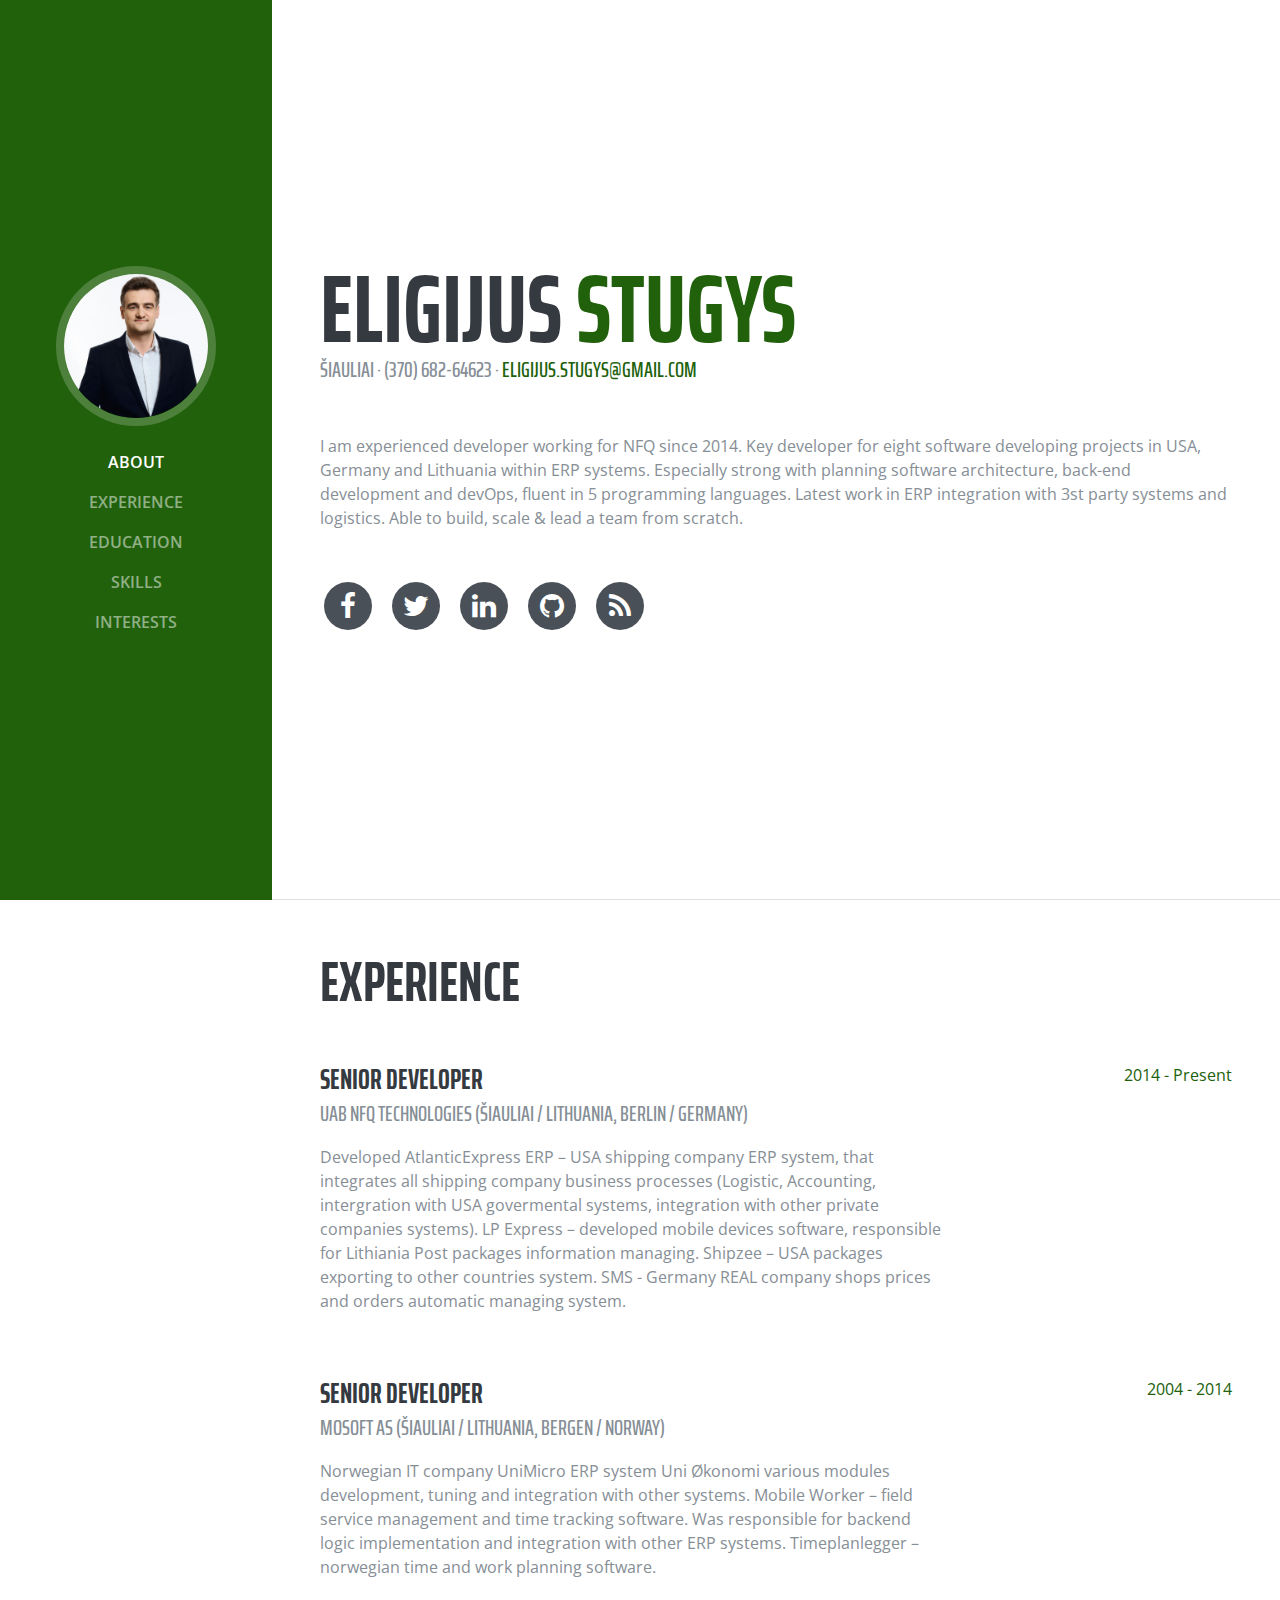
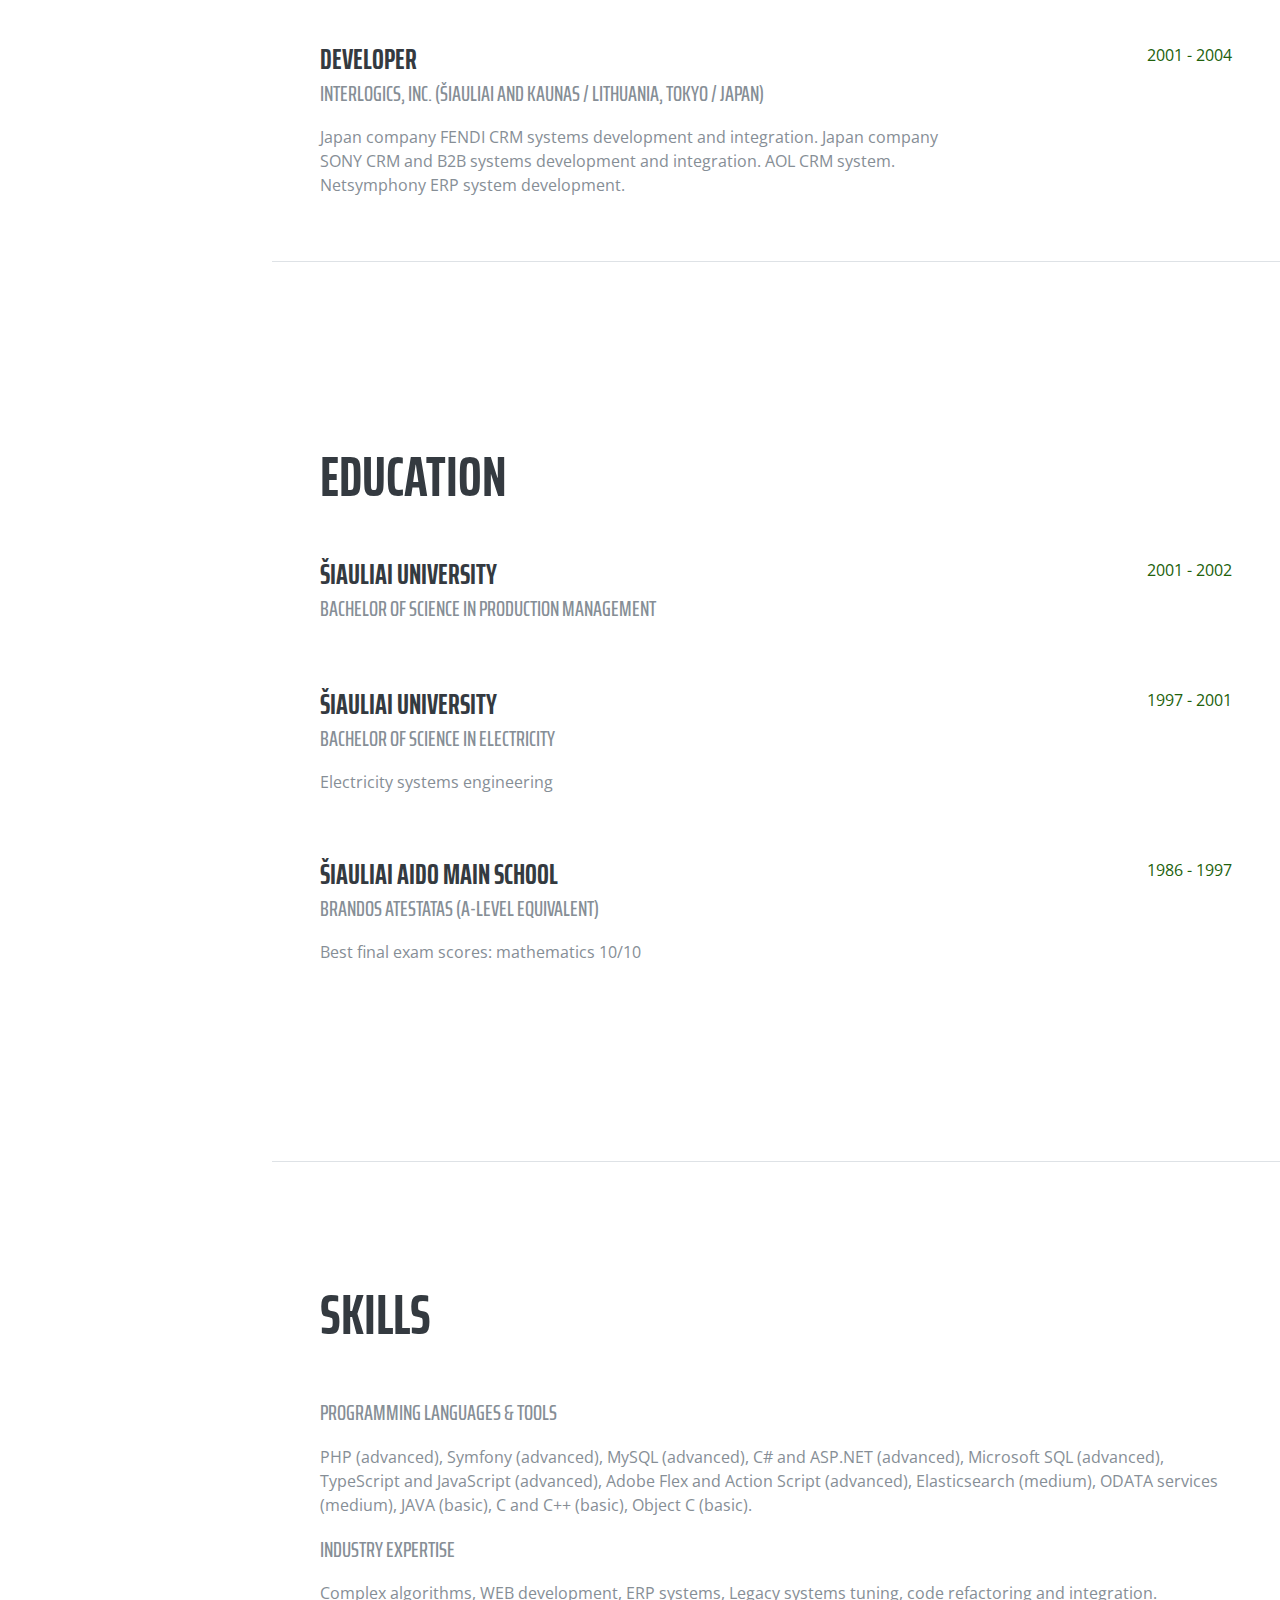
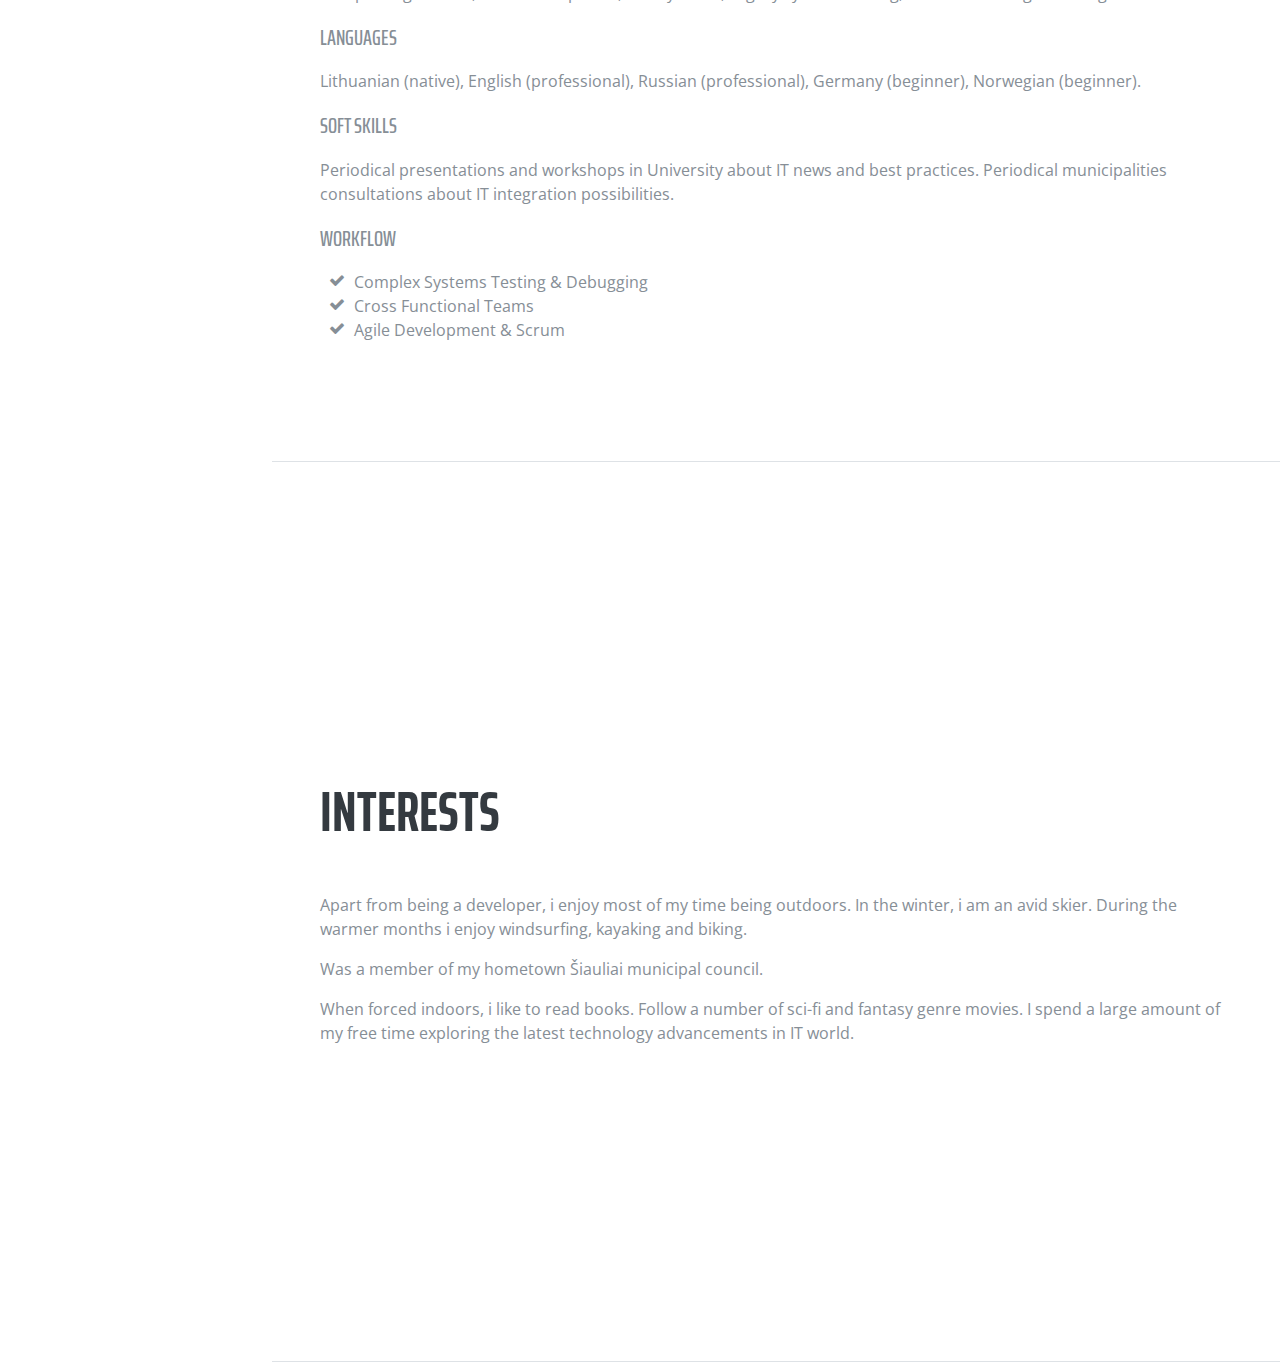
==== commit 48e9d2f7: "Changed some text." ====
--- a/index.html
+++ b/index.html
@@ -279,7 +279,7 @@
 		    Apart from being a developer, i enjoy most of my time being outdoors. In the winter, i am an avid skier. During the warmer months i enjoy windsurfing, kayaking and biking.
 		  </p>
           <p>
-		    I'm member of my hometown Šiauliai municipal council.
+		    Was a member of my hometown Šiauliai municipal council.
 		  </p>
           <p class="mb-0">
             When forced indoors, i like to read books. Follow a number of sci-fi and fantasy genre movies. I spend a large amount of my free time exploring the latest technology advancements in IT world.
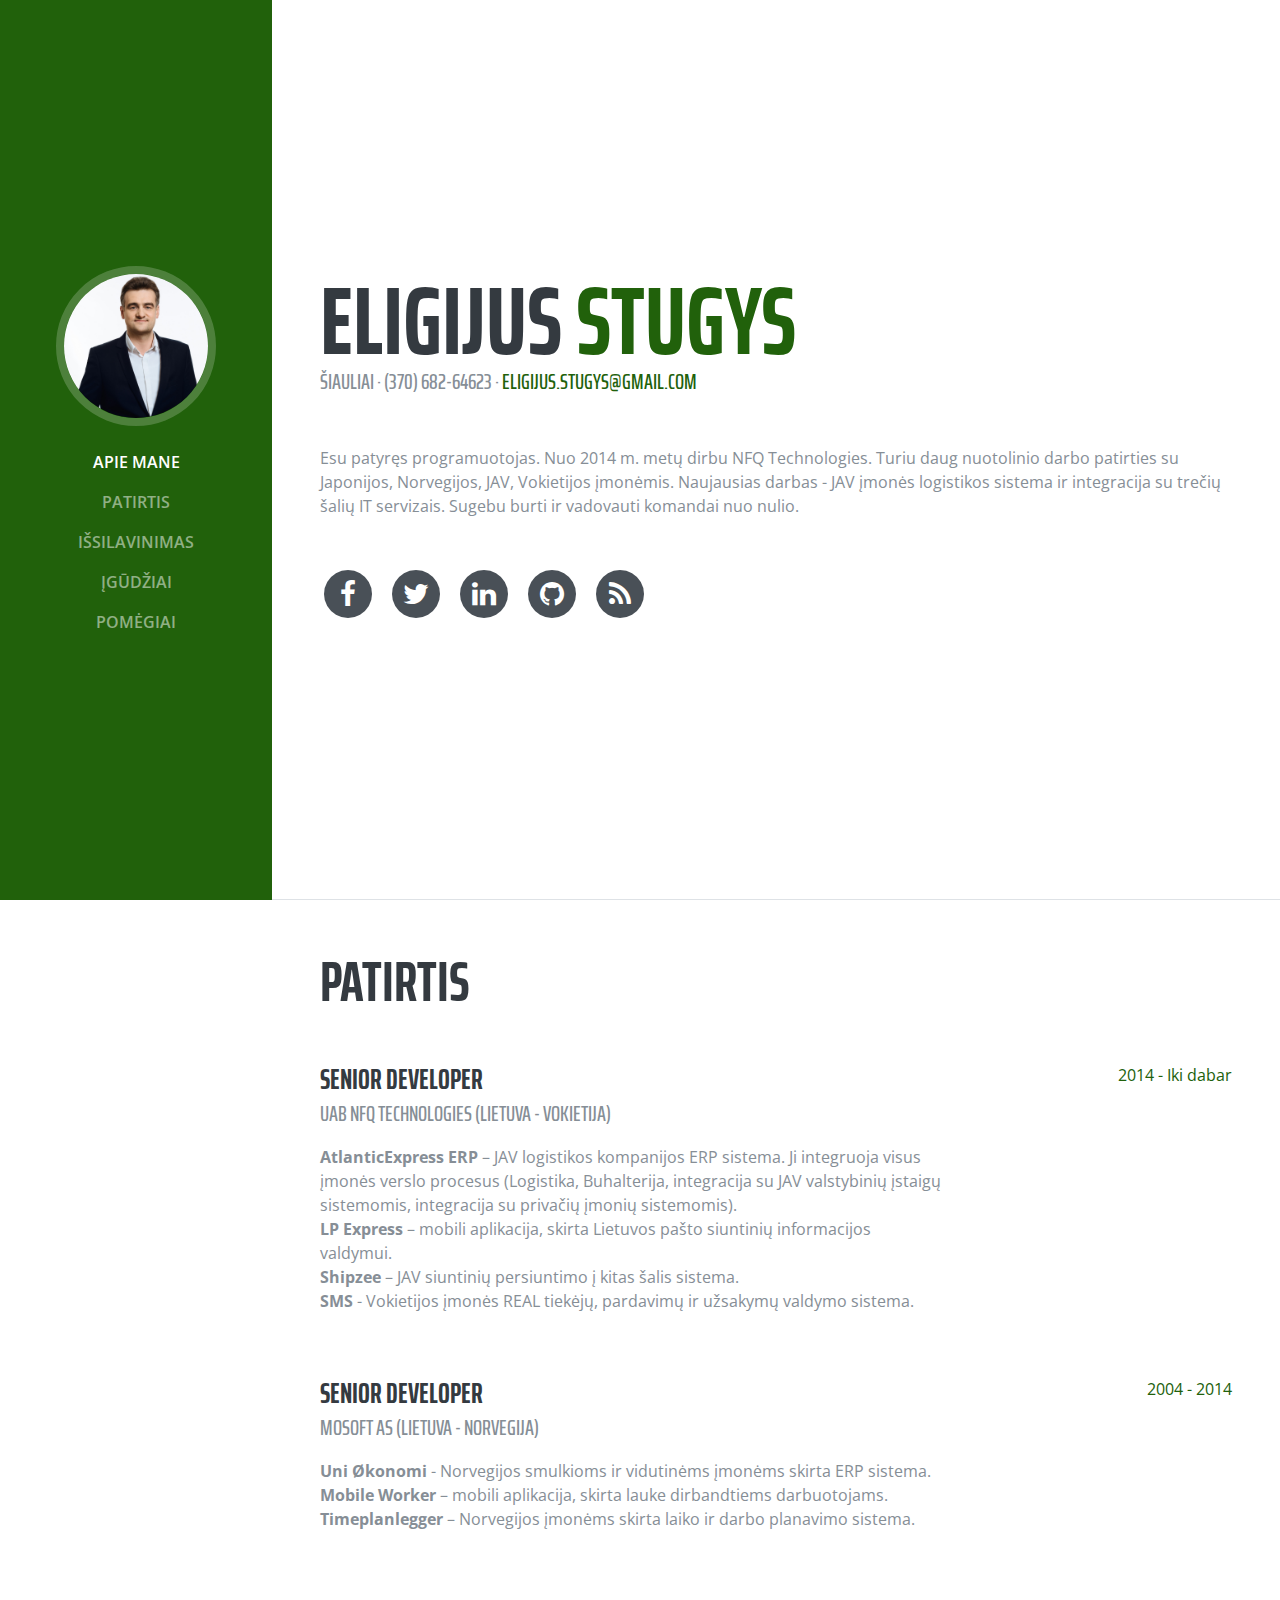
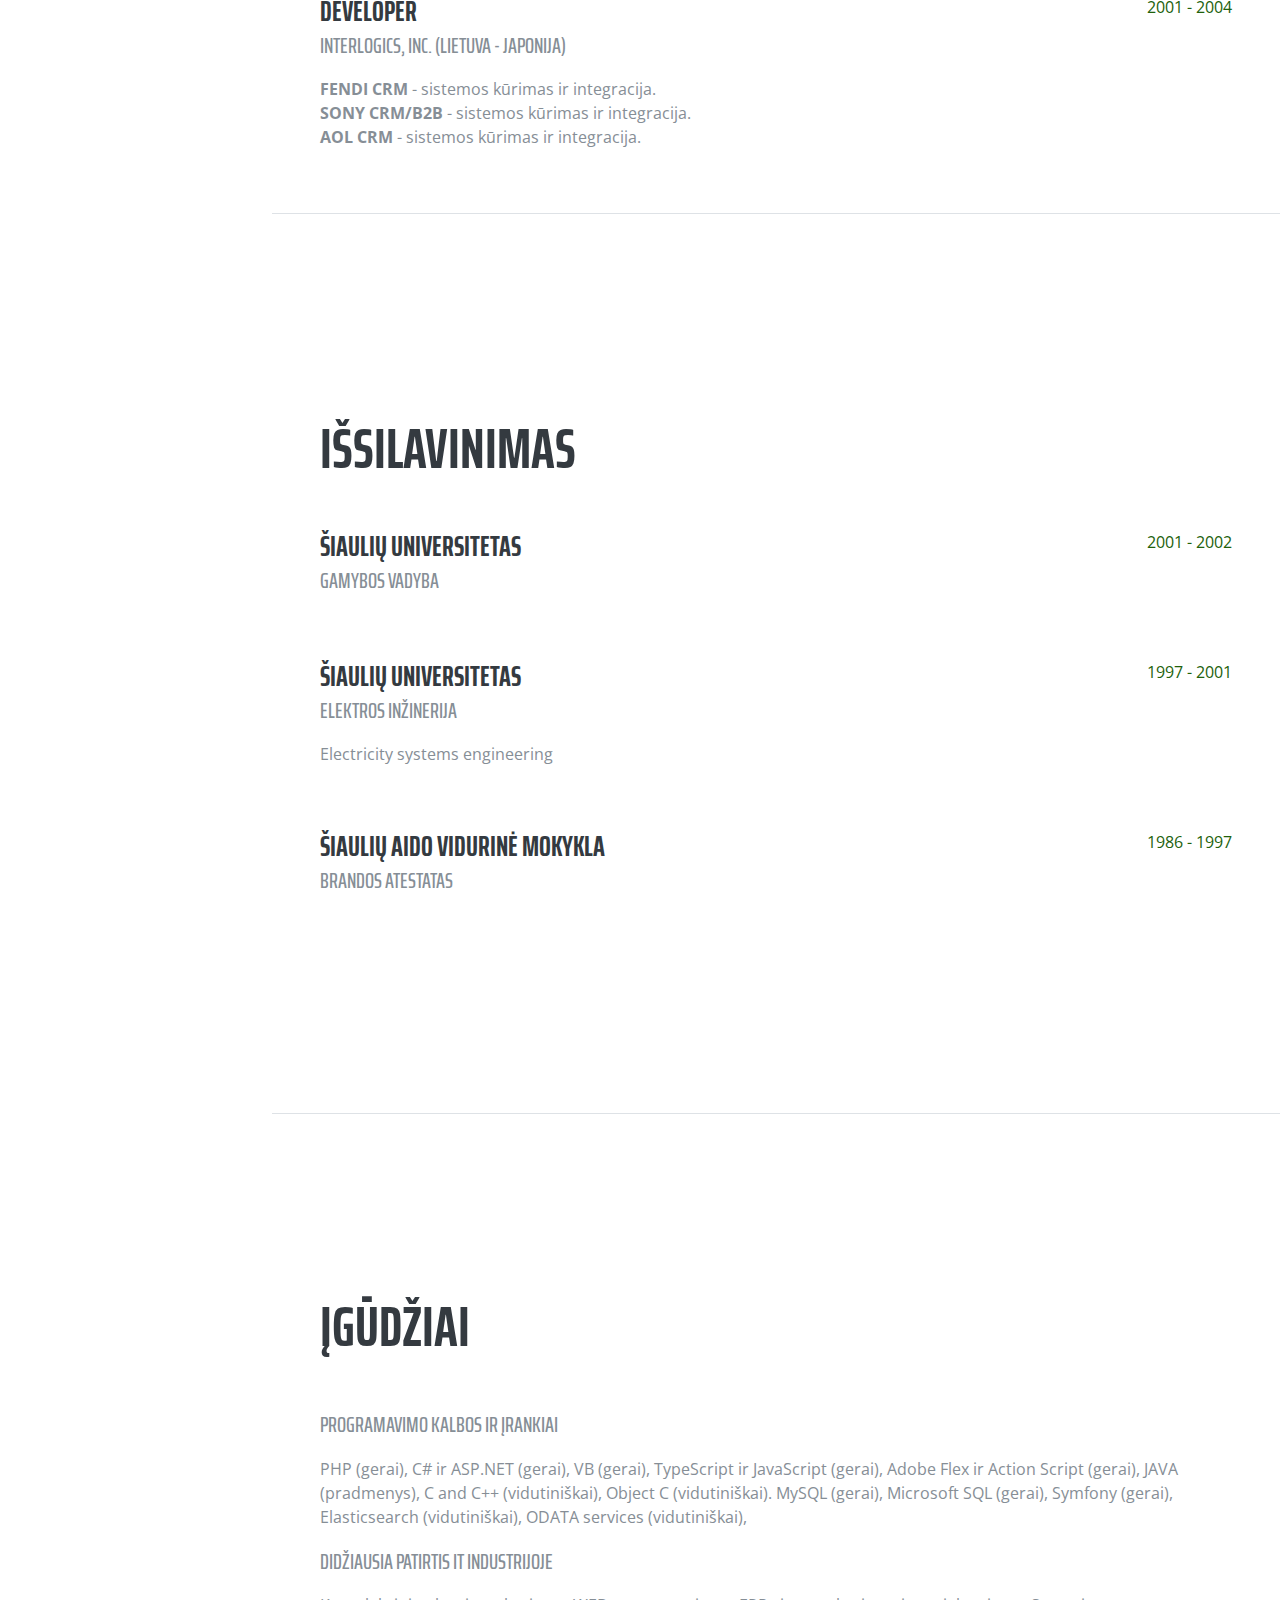
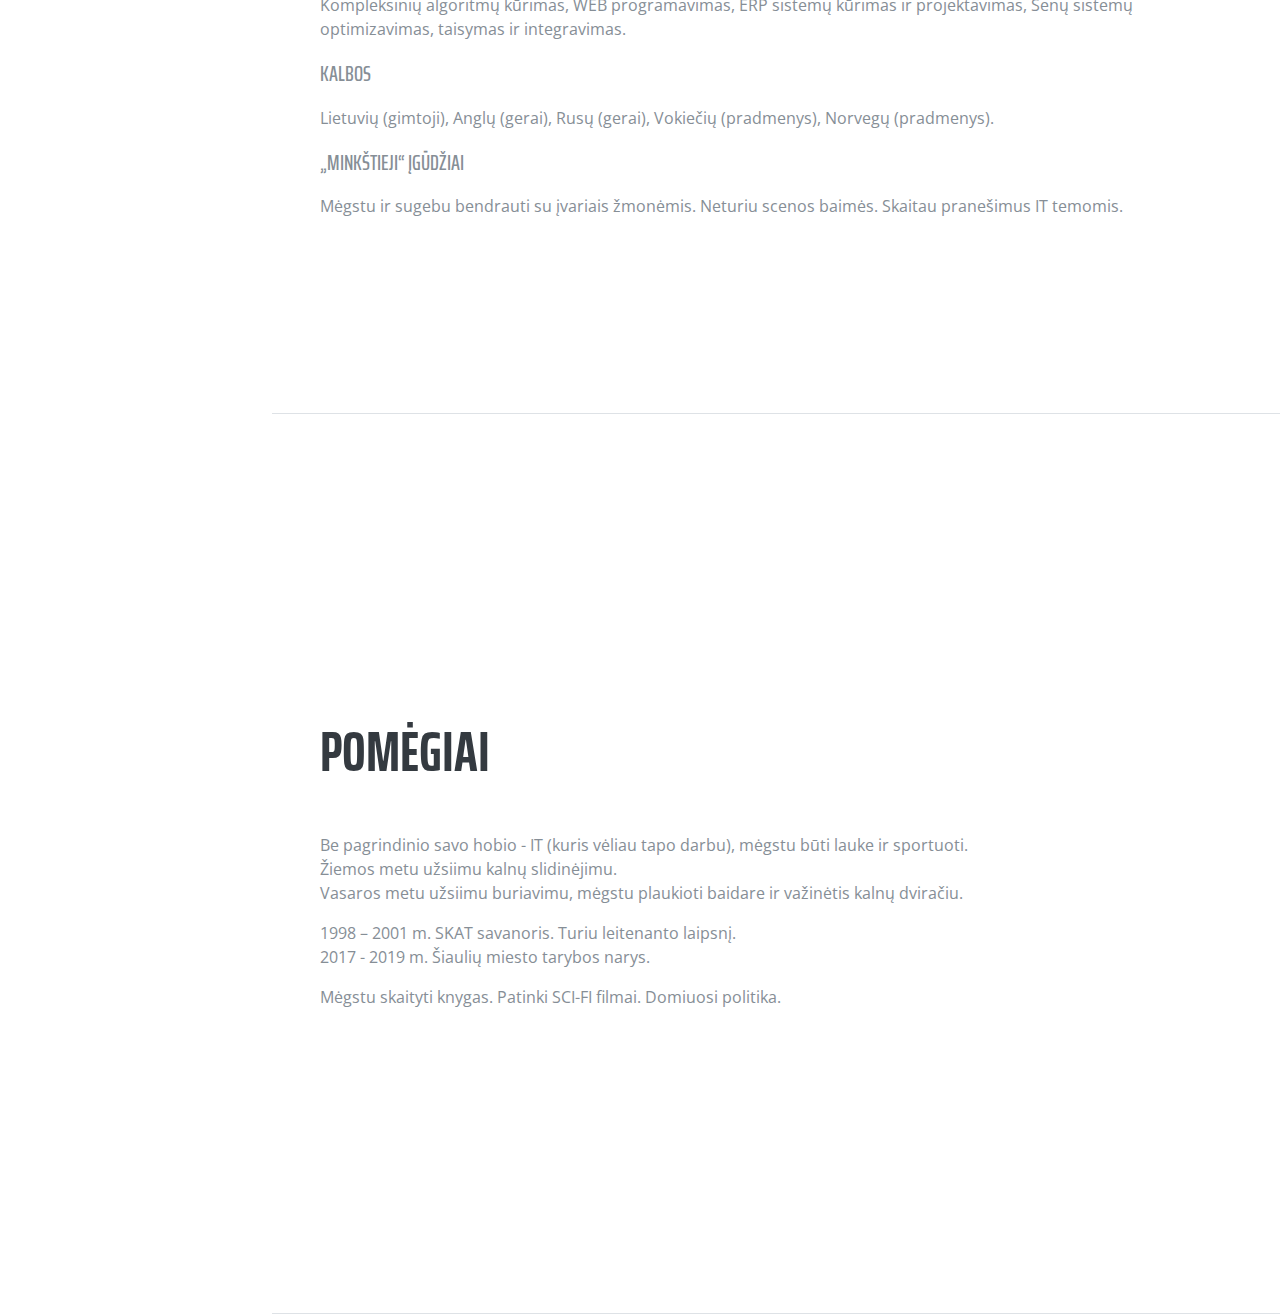
==== commit 2974dab7: "Sulietuvinau savo tinklapį." ====
--- a/index.html
+++ b/index.html
@@ -1,21 +1,23 @@
 <!DOCTYPE html>
 <html lang="en">
 
-  <head>
+<head>
 
     <meta charset="utf-8">
     <meta name="viewport" content="width=device-width, initial-scale=1, shrink-to-fit=no">
     <meta name="description" content="">
     <meta name="author" content="">
 
-    <title>Eligijus Stugys Resume EN</title>
+    <title>Eligijus Stugys LT</title>
 
     <!-- Bootstrap core CSS -->
     <link href="vendor/bootstrap/css/bootstrap.min.css" rel="stylesheet">
 
     <!-- Custom fonts for this template -->
-    <link href="https://fonts.googleapis.com/css?family=Saira+Extra+Condensed:100,200,300,400,500,600,700,800,900" rel="stylesheet">
-    <link href="https://fonts.googleapis.com/css?family=Open+Sans:300,300i,400,400i,600,600i,700,700i,800,800i" rel="stylesheet">
+    <link href="https://fonts.googleapis.com/css?family=Saira+Extra+Condensed:100,200,300,400,500,600,700,800,900"
+          rel="stylesheet">
+    <link href="https://fonts.googleapis.com/css?family=Open+Sans:300,300i,400,400i,600,600i,700,700i,800,800i"
+          rel="stylesheet">
     <link href="vendor/font-awesome/css/font-awesome.min.css" rel="stylesheet">
     <link href="vendor/devicons/css/devicons.min.css" rel="stylesheet">
     <link href="vendor/simple-line-icons/css/simple-line-icons.css" rel="stylesheet">
@@ -23,318 +25,340 @@
     <!-- Custom styles for this template -->
     <link href="css/resume.green.min.css?version=2018042001" rel="stylesheet">
 
-  </head>
-
-  <body id="page-top">
-
-    <nav class="navbar navbar-expand-lg navbar-dark bg-primary fixed-top" id="sideNav">
-      <a class="navbar-brand js-scroll-trigger" href="#page-top">
-        <span class="d-block d-lg-none">Eligijus Stugys Resume EN</span>
+</head>
+
+<body id="page-top">
+
+<nav class="navbar navbar-expand-lg navbar-dark bg-primary fixed-top" id="sideNav">
+    <a class="navbar-brand js-scroll-trigger" href="#page-top">
+        <span class="d-block d-lg-none">Eligijus Stugys LT</span>
         <span class="d-none d-lg-block">
           <img class="img-fluid img-profile rounded-circle mx-auto mb-2" src="img/profile.jpg" alt="">
         </span>
-      </a>
-      <button class="navbar-toggler" type="button" data-toggle="collapse" data-target="#navbarSupportedContent" aria-controls="navbarSupportedContent" aria-expanded="false" aria-label="Toggle navigation">
+    </a>
+    <button class="navbar-toggler" type="button" data-toggle="collapse" data-target="#navbarSupportedContent"
+            aria-controls="navbarSupportedContent" aria-expanded="false" aria-label="Toggle navigation">
         <span class="navbar-toggler-icon"></span>
-      </button>
-      <div class="collapse navbar-collapse" id="navbarSupportedContent">
+    </button>
+    <div class="collapse navbar-collapse" id="navbarSupportedContent">
         <ul class="navbar-nav">
-          <li class="nav-item">
-            <a class="nav-link js-scroll-trigger" href="#about">About</a>
-          </li>
-          <li class="nav-item">
-            <a class="nav-link js-scroll-trigger" href="#experience">Experience</a>
-          </li>
-          <li class="nav-item">
-            <a class="nav-link js-scroll-trigger" href="#education">Education</a>
-          </li>
-          <li class="nav-item">
-            <a class="nav-link js-scroll-trigger" href="#skills">Skills</a>
-          </li>
-          <li class="nav-item">
-            <a class="nav-link js-scroll-trigger" href="#interests">Interests</a>
-          </li>
-		  <!--
-          <li class="nav-item">
-            <a class="nav-link js-scroll-trigger" href="#awards">Awards</a>
-          </li>
-		  -->
+            <li class="nav-item">
+                <a class="nav-link js-scroll-trigger" href="#about">Apie mane</a>
+            </li>
+            <li class="nav-item">
+                <a class="nav-link js-scroll-trigger" href="#experience">Patirtis</a>
+            </li>
+            <li class="nav-item">
+                <a class="nav-link js-scroll-trigger" href="#education">Išsilavinimas</a>
+            </li>
+            <li class="nav-item">
+                <a class="nav-link js-scroll-trigger" href="#skills">Įgūdžiai</a>
+            </li>
+            <li class="nav-item">
+                <a class="nav-link js-scroll-trigger" href="#interests">Pomėgiai</a>
+            </li>
+            <!--
+            <li class="nav-item">
+              <a class="nav-link js-scroll-trigger" href="#awards">Awards</a>
+            </li>
+            -->
+        </ul>
+    </div>
+</nav>
+
+<div class="container-fluid p-0">
+
+    <section class="resume-section p-3 p-lg-5 d-flex d-column" id="about">
+        <div class="my-auto">
+            <h1 class="mb-0">Eligijus
+                <span class="text-primary">Stugys</span>
+            </h1>
+            <div class="subheading mb-5">Šiauliai · (370) 682-64623 ·
+                <a href="mailto:name@email.com">eligijus.stugys@gmail.com</a>
+            </div>
+            <p class="mb-5">Esu patyręs programuotojas. Nuo 2014 m. metų dirbu NFQ Technologies. Turiu daug nuotolinio
+                darbo patirties su Japonijos, Norvegijos, JAV, Vokietijos įmonėmis. Naujausias darbas - JAV įmonės
+                logistikos sistema ir integracija su trečių šalių IT servizais. Sugebu burti ir vadovauti komandai nuo
+                nulio.</p>
+            <ul class="list-inline list-social-icons mb-0">
+                <li class="list-inline-item">
+                    <a href="https://www.facebook.com/elyga1" target="_blank" alt="Mano Facebook" title="Mano Facebook">
+                <span class="fa-stack fa-lg">
+                  <i class="fa fa-circle fa-stack-2x"></i>
+                  <i class="fa fa-facebook fa-stack-1x fa-inverse"></i>
+                </span>
+                    </a>
+                </li>
+                <li class="list-inline-item">
+                    <a href="https://twitter.com/elyga1" target="_blank" alt="Mano Twitter" title="Mano Twitter">
+                <span class="fa-stack fa-lg">
+                  <i class="fa fa-circle fa-stack-2x"></i>
+                  <i class="fa fa-twitter fa-stack-1x fa-inverse"></i>
+                </span>
+                    </a>
+                </li>
+                <li class="list-inline-item">
+                    <a href="https://www.linkedin.com/in/elyga" target="_blank" alt="Mano LinkedIn" title="Mano LinkedIn">
+                <span class="fa-stack fa-lg">
+                  <i class="fa fa-circle fa-stack-2x"></i>
+                  <i class="fa fa-linkedin fa-stack-1x fa-inverse"></i>
+                </span>
+                    </a>
+                </li>
+                <li class="list-inline-item">
+                    <a href="https://github.com/Eligijus1" target="_blank" alt="Mano GitHub" title="Mano GitHub">
+                <span class="fa-stack fa-lg">
+                  <i class="fa fa-circle fa-stack-2x"></i>
+                  <i class="fa fa-github fa-stack-1x fa-inverse"></i>
+                </span>
+                    </a>
+                </li>
+                <li class="list-inline-item">
+                    <a href="https://stugys.blogspot.lt" target="_blank" alt="Mano Blogas (LT)" title="Mano Blogas (LT)">
+                <span class="fa-stack fa-lg">
+                  <i class="fa fa-circle fa-stack-2x"></i>
+                  <i class="fa fa-feed fa-stack-1x fa-inverse"></i>
+                </span>
+                    </a>
+                </li>
+                <!-- https://fontawesome.com/v4.7.0/icons/ -->
+            </ul>
+        </div>
+    </section>
+
+    <section class="resume-section p-3 p-lg-5 d-flex flex-column" id="experience">
+        <div class="my-auto">
+            <h2 class="mb-5">Patirtis</h2>
+
+            <div class="resume-item d-flex flex-column flex-md-row mb-5">
+                <div class="resume-content mr-auto">
+                    <h3 class="mb-0">Senior Developer</h3>
+                    <div class="subheading mb-3">UAB NFQ Technologies (Lietuva - Vokietija)</div>
+                    <p>
+                        <b>AtlanticExpress ERP</b> – JAV logistikos kompanijos ERP sistema. Ji integruoja visus įmonės
+                        verslo procesus (Logistika, Buhalterija, integracija su JAV valstybinių įstaigų sistemomis,
+                        integracija su privačių įmonių sistemomis).
+                        <br>
+                        <b>LP Express</b> – mobili aplikacija, skirta Lietuvos pašto siuntinių informacijos valdymui.
+                        <br>
+                        <b>Shipzee</b> – JAV siuntinių persiuntimo į kitas šalis sistema.
+                        <br>
+                        <b>SMS</b> - Vokietijos įmonės REAL tiekėjų, pardavimų ir užsakymų valdymo sistema.
+                    </p>
+                </div>
+                <div class="resume-date text-md-right">
+                    <span class="text-primary">2014 - Iki dabar</span>
+                </div>
+            </div>
+
+            <div class="resume-item d-flex flex-column flex-md-row mb-5">
+                <div class="resume-content mr-auto">
+                    <h3 class="mb-0">Senior Developer</h3>
+                    <div class="subheading mb-3">Mosoft AS (Lietuva - Norvegija)</div>
+                    <p>
+                        <b>Uni Økonomi</b> - Norvegijos smulkioms ir vidutinėms įmonėms skirta ERP sistema.
+                        <br>
+                        <b>Mobile Worker</b> – mobili aplikacija, skirta lauke dirbandtiems darbuotojams.
+                        <br>
+                        <b>Timeplanlegger</b> – Norvegijos įmonėms skirta laiko ir darbo planavimo sistema.
+                    </p>
+                </div>
+                <div class="resume-date text-md-right">
+                    <span class="text-primary">2004 - 2014</span>
+                </div>
+            </div>
+
+            <div class="resume-item d-flex flex-column flex-md-row">
+                <div class="resume-content mr-auto">
+                    <h3 class="mb-0">Developer</h3>
+                    <div class="subheading mb-3">Interlogics, Inc. (Lietuva - Japonija)</div>
+                    <p>
+                        <b>FENDI CRM</b> - sistemos kūrimas ir integracija.
+                        <br>
+                        <b>SONY CRM/B2B</b> - sistemos kūrimas ir integracija.
+                        <br>
+                        <b>AOL CRM</b> - sistemos kūrimas ir integracija.
+                    </p>
+                </div>
+                <div class="resume-date text-md-right">
+                    <span class="text-primary">2001 - 2004</span>
+                </div>
+            </div>
+
+        </div>
+
+    </section>
+
+    <section class="resume-section p-3 p-lg-5 d-flex flex-column" id="education">
+        <div class="my-auto">
+            <h2 class="mb-5">Išsilavinimas</h2>
+
+            <div class="resume-item d-flex flex-column flex-md-row mb-5">
+                <div class="resume-content mr-auto">
+                    <h3 class="mb-0">Šiaulių Universitetas</h3>
+                    <div class="subheading mb-3">Gamybos vadyba</div>
+                </div>
+                <div class="resume-date text-md-right">
+                    <span class="text-primary">2001 - 2002</span>
+                </div>
+            </div>
+
+            <div class="resume-item d-flex flex-column flex-md-row mb-5">
+                <div class="resume-content mr-auto">
+                    <h3 class="mb-0">Šiaulių Universitetas</h3>
+                    <div class="subheading mb-3">Elektros inžinerija</div>
+                    <p>Electricity systems engineering</p>
+                </div>
+                <div class="resume-date text-md-right">
+                    <span class="text-primary">1997 - 2001</span>
+                </div>
+            </div>
+
+            <div class="resume-item d-flex flex-column flex-md-row">
+                <div class="resume-content mr-auto">
+                    <h3 class="mb-0">Šiaulių Aido vidurinė mokykla</h3>
+                    <div class="subheading mb-3">Brandos Atestatas</div>
+                </div>
+                <div class="resume-date text-md-right">
+                    <span class="text-primary">1986 - 1997</span>
+                </div>
+            </div>
+
+        </div>
+    </section>
+
+    <section class="resume-section p-3 p-lg-5 d-flex flex-column" id="skills">
+        <div class="my-auto">
+            <h2 class="mb-5">Įgūdžiai</h2>
+
+            <div class="subheading mb-3">Programavimo kalbos ir Įrankiai</div>
+            <div class="resume-content mr-auto">
+                <p>
+                    PHP (gerai),
+                    C# ir ASP.NET (gerai),
+                    VB (gerai),
+                    TypeScript ir JavaScript (gerai),
+                    Adobe Flex ir Action Script (gerai),
+                    JAVA (pradmenys),
+                    C and C++ (vidutiniškai),
+                    Object C (vidutiniškai).
+                    MySQL (gerai),
+                    Microsoft SQL (gerai),
+                    Symfony (gerai),
+                    Elasticsearch (vidutiniškai),
+                    ODATA services (vidutiniškai),
+                </p>
+            </div>
+
+            <div class="subheading mb-3">Didžiausia patirtis IT industrijoje</div>
+            <div class="resume-content mr-auto">
+                <p>
+                    Kompleksinių algoritmų kūrimas, WEB programavimas, ERP sistemų kūrimas ir projektavimas, Senų
+                    sistemų optimizavimas, taisymas ir integravimas.
+                </p>
+            </div>
+
+            <div class="subheading mb-3">Kalbos</div>
+            <div class="resume-content mr-auto">
+                <p>
+                    Lietuvių (gimtoji), Anglų (gerai), Rusų (gerai), Vokiečių (pradmenys), Norvegų (pradmenys).
+                </p>
+            </div>
+
+            <div class="subheading mb-3">„Minkštieji“ įgūdžiai</div>
+            <div class="resume-content mr-auto">
+                <p>
+                    Mėgstu ir sugebu bendrauti su įvariais žmonėmis. Neturiu scenos baimės. Skaitau pranešimus IT
+                    temomis.
+                </p>
+            </div>
+
+            <!--
+            <div class="subheading mb-3">Workflow</div>
+                <ul class="fa-ul mb-0">
+                  <li>
+                    <i class="fa-li fa fa-check"></i>
+                    Complex Systems Testing &amp; Debugging</li>
+                  <li>
+                    <i class="fa-li fa fa-check"></i>
+                    Cross Functional Teams</li>
+                  <li>
+                    <i class="fa-li fa fa-check"></i>
+                    Agile Development &amp; Scrum</li>
+                </ul>
+            -->
+        </div>
+    </section>
+
+    <section class="resume-section p-3 p-lg-5 d-flex flex-column" id="interests">
+        <div class="my-auto">
+            <h2 class="mb-5">Pomėgiai</h2>
+            <p>
+                Be pagrindinio savo hobio - IT (kuris vėliau tapo darbu), mėgstu būti lauke ir sportuoti.
+                <br>
+                Žiemos metu užsiimu kalnų slidinėjimu.
+                <br>
+                Vasaros metu užsiimu buriavimu, mėgstu plaukioti baidare ir važinėtis kalnų dviračiu.
+            </p>
+            <p>
+                1998 – 2001 m. SKAT savanoris. Turiu leitenanto laipsnį.
+                <br>
+                2017 - 2019 m. Šiaulių miesto tarybos narys.
+            </p>
+            <p class="mb-0">
+                Mėgstu skaityti knygas. Patinki SCI-FI filmai. Domiuosi politika.
+            </p>
+        </div>
+    </section>
+
+    <!--
+    <section class="resume-section p-3 p-lg-5 d-flex flex-column" id="awards">
+      <div class="my-auto">
+        <h2 class="mb-5">Awards &amp; Certifications</h2>
+        <ul class="fa-ul mb-0">
+          <li>
+            <i class="fa-li fa fa-trophy text-warning"></i>
+            Google Analytics Certified Developer</li>
+          <li>
+            <i class="fa-li fa fa-trophy text-warning"></i>
+            Mobile Web Specialist - Google Certification</li>
+          <li>
+            <i class="fa-li fa fa-trophy text-warning"></i>
+            1<sup>st</sup>
+            Place - University of Colorado Boulder - Emerging Tech Competition 2009</li>
+          <li>
+            <i class="fa-li fa fa-trophy text-warning"></i>
+            1<sup>st</sup>
+            Place - University of Colorado Boulder - Adobe Creative Jam 2008 (UI Design Category)</li>
+          <li>
+            <i class="fa-li fa fa-trophy text-warning"></i>
+            2<sup>nd</sup>
+            Place - University of Colorado Boulder - Emerging Tech Competition 2008</li>
+          <li>
+          <li>
+            <i class="fa-li fa fa-trophy text-warning"></i>
+            1<sup>st</sup>
+            Place - James Buchanan High School - Hackathon 2006</li>
+          <li>
+            <i class="fa-li fa fa-trophy text-warning"></i>
+            3<sup>rd</sup>
+            Place - James Buchanan High School - Hackathon 2005</li>
         </ul>
       </div>
-    </nav>
-
-    <div class="container-fluid p-0">
-
-      <section class="resume-section p-3 p-lg-5 d-flex d-column" id="about">
-        <div class="my-auto">
-          <h1 class="mb-0">Eligijus
-            <span class="text-primary">Stugys</span>
-          </h1>
-          <div class="subheading mb-5">Šiauliai · (370) 682-64623 ·
-            <a href="mailto:name@email.com">eligijus.stugys@gmail.com</a>
-          </div>
-          <p class="mb-5">I am experienced developer working for NFQ since 2014. Key developer for eight software developing projects in USA, Germany and Lithuania within ERP systems. Especially strong with planning software architecture, back-end development and devOps, fluent in 5 programming languages. Latest work in ERP integration with 3st party systems and logistics. Able to build, scale & lead a team from scratch.</p>
-          <ul class="list-inline list-social-icons mb-0">
-            <li class="list-inline-item">
-              <a href="https://www.facebook.com/elyga1" target="_blank" alt="My Facebook" title="My Facebook">
-                <span class="fa-stack fa-lg">
-                  <i class="fa fa-circle fa-stack-2x"></i>
-                  <i class="fa fa-facebook fa-stack-1x fa-inverse"></i>
-                </span>
-              </a>
-            </li>
-            <li class="list-inline-item">
-              <a href="https://twitter.com/elyga1" target="_blank" alt="My Twitter" title="My Twitter">
-                <span class="fa-stack fa-lg">
-                  <i class="fa fa-circle fa-stack-2x"></i>
-                  <i class="fa fa-twitter fa-stack-1x fa-inverse"></i>
-                </span>
-              </a>
-            </li>
-            <li class="list-inline-item">
-              <a href="https://www.linkedin.com/in/elyga" target="_blank" alt="My LinkedIn" title="My LinkedIn">
-                <span class="fa-stack fa-lg">
-                  <i class="fa fa-circle fa-stack-2x"></i>
-                  <i class="fa fa-linkedin fa-stack-1x fa-inverse"></i>
-                </span>
-              </a>
-            </li>
-            <li class="list-inline-item">
-              <a href="https://github.com/Eligijus1" target="_blank" alt="My GitHub" title="My GitHub">
-                <span class="fa-stack fa-lg">
-                  <i class="fa fa-circle fa-stack-2x"></i>
-                  <i class="fa fa-github fa-stack-1x fa-inverse"></i>
-                </span>
-              </a>
-            </li>
-            <li class="list-inline-item">
-              <a href="https://stugys.blogspot.lt" target="_blank"" alt="My Blog (LT)" title="My Blog (LT)">
-                <span class="fa-stack fa-lg">
-                  <i class="fa fa-circle fa-stack-2x"></i>
-                  <i class="fa fa-feed fa-stack-1x fa-inverse"></i>
-                </span>
-              </a>
-            </li>
-            <!-- https://fontawesome.com/v4.7.0/icons/ -->
-          </ul>
-        </div>
-      </section>
-
-      <section class="resume-section p-3 p-lg-5 d-flex flex-column" id="experience">
-        <div class="my-auto">
-          <h2 class="mb-5">Experience</h2>
-
-          <div class="resume-item d-flex flex-column flex-md-row mb-5">
-            <div class="resume-content mr-auto">
-              <h3 class="mb-0">Senior Developer</h3>
-              <div class="subheading mb-3">UAB NFQ Technologies (Šiauliai / Lithuania, Berlin / Germany)</div>
-              <p>
-				Developed AtlanticExpress ERP – USA shipping company ERP system, that integrates all shipping company business processes (Logistic, Accounting, intergration with USA  govermental systems, integration with other private companies systems). 
-				LP Express – developed mobile devices software, responsible for Lithiania Post packages information managing.
-				Shipzee – USA packages exporting to other countries system.
-				SMS - Germany REAL company shops prices and orders automatic managing system.
-			  </p>
-            </div>
-            <div class="resume-date text-md-right">
-              <span class="text-primary">2014 - Present</span>
-            </div>
-          </div>
-
-          <div class="resume-item d-flex flex-column flex-md-row mb-5">
-            <div class="resume-content mr-auto">
-              <h3 class="mb-0">Senior Developer</h3>
-              <div class="subheading mb-3">Mosoft AS (Šiauliai / Lithuania, Bergen / Norway)</div>
-              <p>
-				Norwegian IT company UniMicro ERP system Uni Økonomi various modules development, tuning and integration with other systems.
-				Mobile Worker – field service management and time tracking software. Was responsible for backend logic implementation and integration with other ERP systems.
-				Timeplanlegger – norwegian time and work planning software.
-			  </p>
-            </div>
-            <div class="resume-date text-md-right">
-              <span class="text-primary">2004 - 2014</span>
-            </div>
-          </div>
-
-          <div class="resume-item d-flex flex-column flex-md-row">
-            <div class="resume-content mr-auto">
-              <h3 class="mb-0">Developer</h3>
-              <div class="subheading mb-3">Interlogics, Inc. (Šiauliai and Kaunas / Lithuania, Tokyo / Japan)</div>
-              <p>
-				Japan company FENDI CRM systems development and integration.
-				Japan company SONY CRM and B2B systems development and integration. 
-				AOL CRM system. Netsymphony ERP system development.
-			  </p>
-            </div>
-            <div class="resume-date text-md-right">
-              <span class="text-primary">2001 - 2004</span>
-            </div>
-          </div>
-
-        </div>
-
-      </section>
-
-      <section class="resume-section p-3 p-lg-5 d-flex flex-column" id="education">
-        <div class="my-auto">
-          <h2 class="mb-5">Education</h2>
-		  
-          <div class="resume-item d-flex flex-column flex-md-row mb-5">
-            <div class="resume-content mr-auto">
-              <h3 class="mb-0">Šiauliai University</h3>
-              <div class="subheading mb-3">Bachelor of Science in Production Management</div>
-            </div>
-            <div class="resume-date text-md-right">
-              <span class="text-primary">2001 - 2002</span>
-            </div>
-          </div>
-
-          <div class="resume-item d-flex flex-column flex-md-row mb-5">
-            <div class="resume-content mr-auto">
-              <h3 class="mb-0">Šiauliai University</h3>
-              <div class="subheading mb-3">Bachelor of Science in Electricity</div>
-              <p>Electricity systems engineering</p>
-            </div>
-            <div class="resume-date text-md-right">
-              <span class="text-primary">1997 - 2001</span>
-            </div>
-          </div>
-
-          <div class="resume-item d-flex flex-column flex-md-row">
-            <div class="resume-content mr-auto">
-              <h3 class="mb-0">Šiauliai Aido main school</h3>
-              <div class="subheading mb-3">Brandos Atestatas (A-level equivalent)</div>
-              <p>Best final exam scores: mathematics 10/10</p>
-            </div>
-            <div class="resume-date text-md-right">
-              <span class="text-primary">1986 - 1997</span>
-            </div>
-          </div>
-
-        </div>
-      </section>
-
-      <section class="resume-section p-3 p-lg-5 d-flex flex-column" id="skills">
-        <div class="my-auto">
-          <h2 class="mb-5">Skills</h2>
-
-          <div class="subheading mb-3">Programming Languages &amp; Tools</div>
-		  <div class="resume-content mr-auto">
-			<p>
-				PHP (advanced),  
-				Symfony (advanced), 
-				MySQL (advanced), 
-				C# and ASP.NET (advanced), 
-				Microsoft SQL (advanced), 
-				TypeScript and JavaScript (advanced), 
-				Adobe Flex and Action Script (advanced), 
-				Elasticsearch (medium), 
-				ODATA services (medium), 
-				JAVA (basic), 
-				C and C++ (basic), 
-				Object C (basic).
-		    </p>
-		  </div>
-		  
-          <div class="subheading mb-3">Industry expertise</div>
-		  <div class="resume-content mr-auto">
-			<p>
-				Complex algorithms, WEB development, ERP systems, Legacy systems tuning, code refactoring and integration.
-		    </p>
-		  </div>
-		  
-          <div class="subheading mb-3">Languages</div>
-		  <div class="resume-content mr-auto">
-			<p>
-				Lithuanian (native), English (professional), Russian (professional), Germany (beginner), Norwegian (beginner).
-		    </p>
-		  </div>
-		  
-          <div class="subheading mb-3">Soft Skills</div>
-		  <div class="resume-content mr-auto">
-			<p>
-				Periodical presentations and workshops in University about IT news and best practices.
-				Periodical municipalities consultations about IT integration possibilities. 
-		    </p>
-		  </div>
-		  
-          <div class="subheading mb-3">Workflow</div>
-			  <ul class="fa-ul mb-0">
-				<li>
-				  <i class="fa-li fa fa-check"></i>
-				  Complex Systems Testing &amp; Debugging</li>
-				<li>
-				  <i class="fa-li fa fa-check"></i>
-				  Cross Functional Teams</li>
-				<li>
-				  <i class="fa-li fa fa-check"></i>
-				  Agile Development &amp; Scrum</li>
-			  </ul>
-		  </div>
-      </section>
-
-      <section class="resume-section p-3 p-lg-5 d-flex flex-column" id="interests">
-        <div class="my-auto">
-          <h2 class="mb-5">Interests</h2>
-          <p>
-		    Apart from being a developer, i enjoy most of my time being outdoors. In the winter, i am an avid skier. During the warmer months i enjoy windsurfing, kayaking and biking.
-		  </p>
-          <p>
-		    Was a member of my hometown Šiauliai municipal council.
-		  </p>
-          <p class="mb-0">
-            When forced indoors, i like to read books. Follow a number of sci-fi and fantasy genre movies. I spend a large amount of my free time exploring the latest technology advancements in IT world.
-		  </p>
-        </div>
-      </section>
-
-	  <!--
-      <section class="resume-section p-3 p-lg-5 d-flex flex-column" id="awards">
-        <div class="my-auto">
-          <h2 class="mb-5">Awards &amp; Certifications</h2>
-          <ul class="fa-ul mb-0">
-            <li>
-              <i class="fa-li fa fa-trophy text-warning"></i>
-              Google Analytics Certified Developer</li>
-            <li>
-              <i class="fa-li fa fa-trophy text-warning"></i>
-              Mobile Web Specialist - Google Certification</li>
-            <li>
-              <i class="fa-li fa fa-trophy text-warning"></i>
-              1<sup>st</sup>
-              Place - University of Colorado Boulder - Emerging Tech Competition 2009</li>
-            <li>
-              <i class="fa-li fa fa-trophy text-warning"></i>
-              1<sup>st</sup>
-              Place - University of Colorado Boulder - Adobe Creative Jam 2008 (UI Design Category)</li>
-            <li>
-              <i class="fa-li fa fa-trophy text-warning"></i>
-              2<sup>nd</sup>
-              Place - University of Colorado Boulder - Emerging Tech Competition 2008</li>
-            <li>
-            <li>
-              <i class="fa-li fa fa-trophy text-warning"></i>
-              1<sup>st</sup>
-              Place - James Buchanan High School - Hackathon 2006</li>
-            <li>
-              <i class="fa-li fa fa-trophy text-warning"></i>
-              3<sup>rd</sup>
-              Place - James Buchanan High School - Hackathon 2005</li>
-          </ul>
-        </div>
-      </section>
-	  -->
-    </div>
-
-    <!-- Bootstrap core JavaScript -->
-    <script src="vendor/jquery/jquery.min.js"></script>
-    <script src="vendor/bootstrap/js/bootstrap.bundle.min.js"></script>
-
-    <!-- Plugin JavaScript -->
-    <script src="vendor/jquery-easing/jquery.easing.min.js"></script>
-
-    <!-- Custom scripts for this template -->
-    <script src="js/resume.min.js"></script>
-
-  </body>
+    </section>
+    -->
+</div>
+
+<!-- Bootstrap core JavaScript -->
+<script src="vendor/jquery/jquery.min.js"></script>
+<script src="vendor/bootstrap/js/bootstrap.bundle.min.js"></script>
+
+<!-- Plugin JavaScript -->
+<script src="vendor/jquery-easing/jquery.easing.min.js"></script>
+
+<!-- Custom scripts for this template -->
+<script src="js/resume.min.js"></script>
+
+</body>
 
 </html>
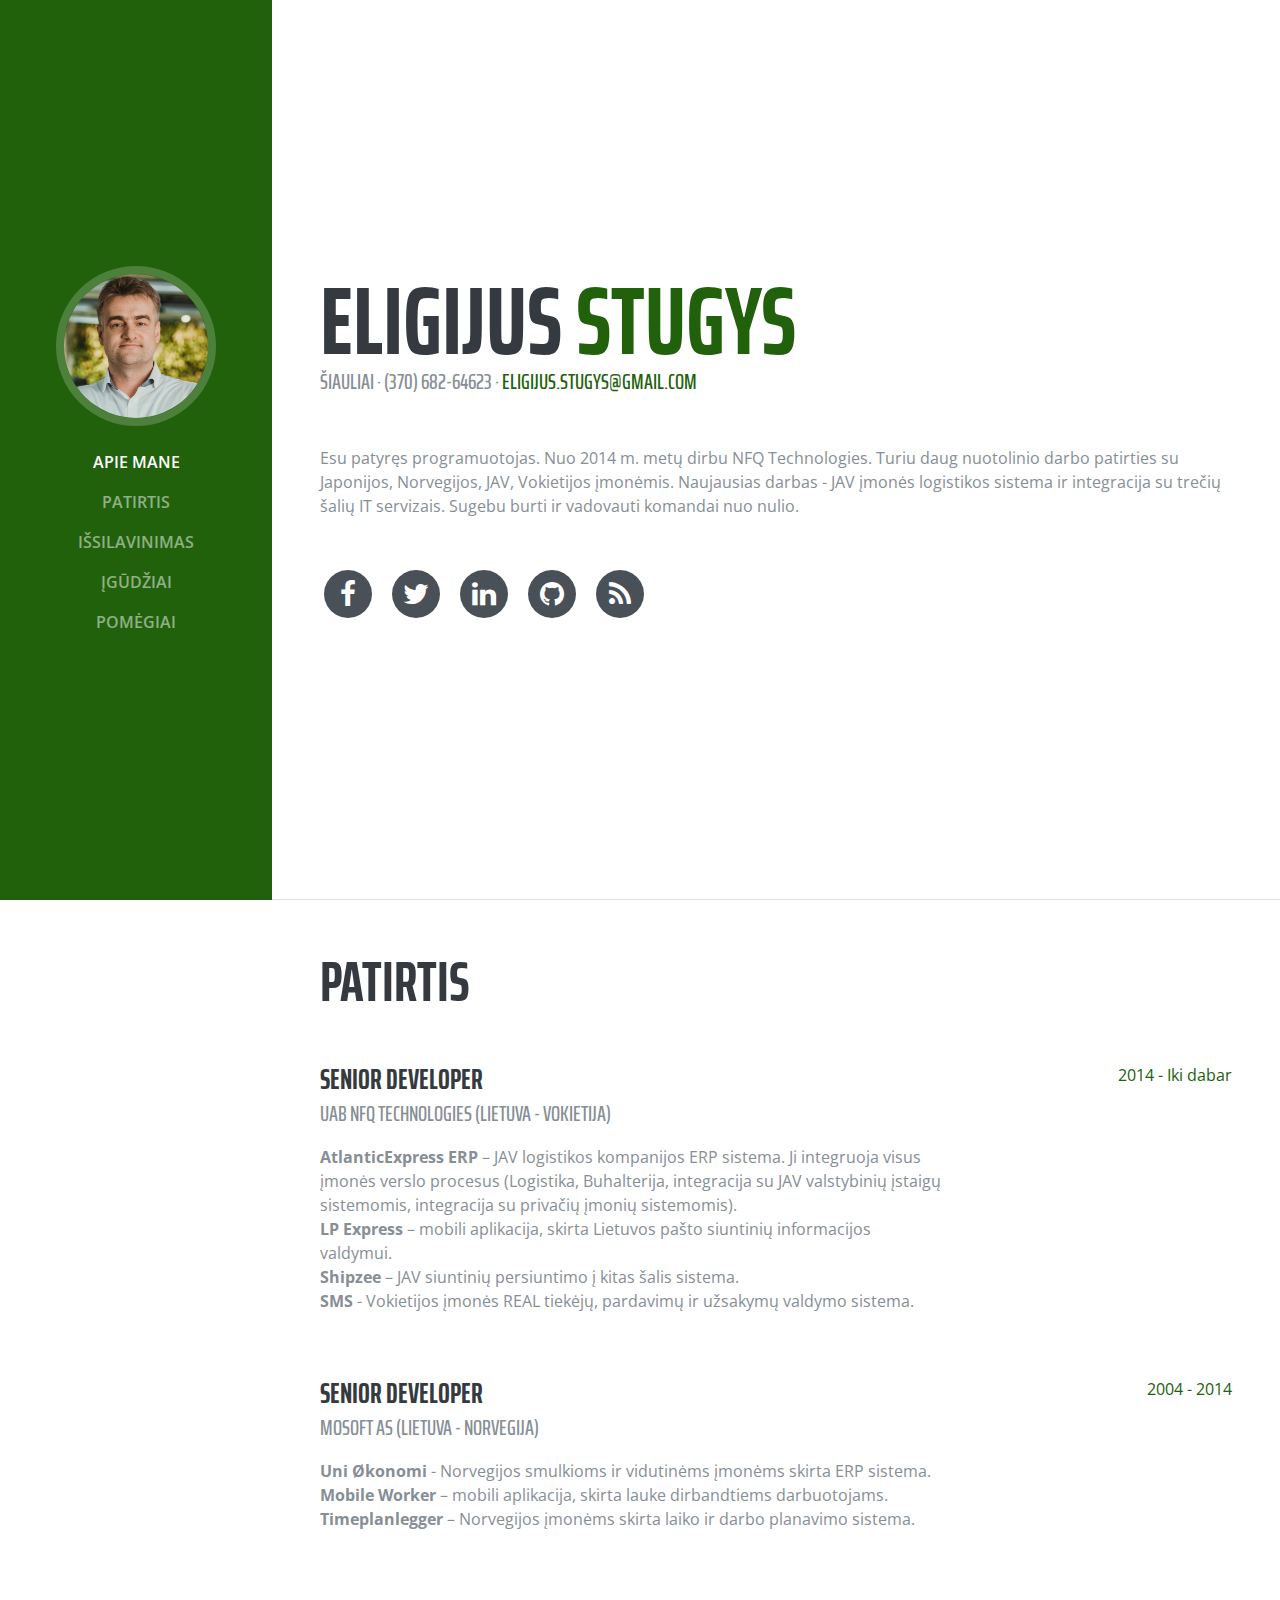
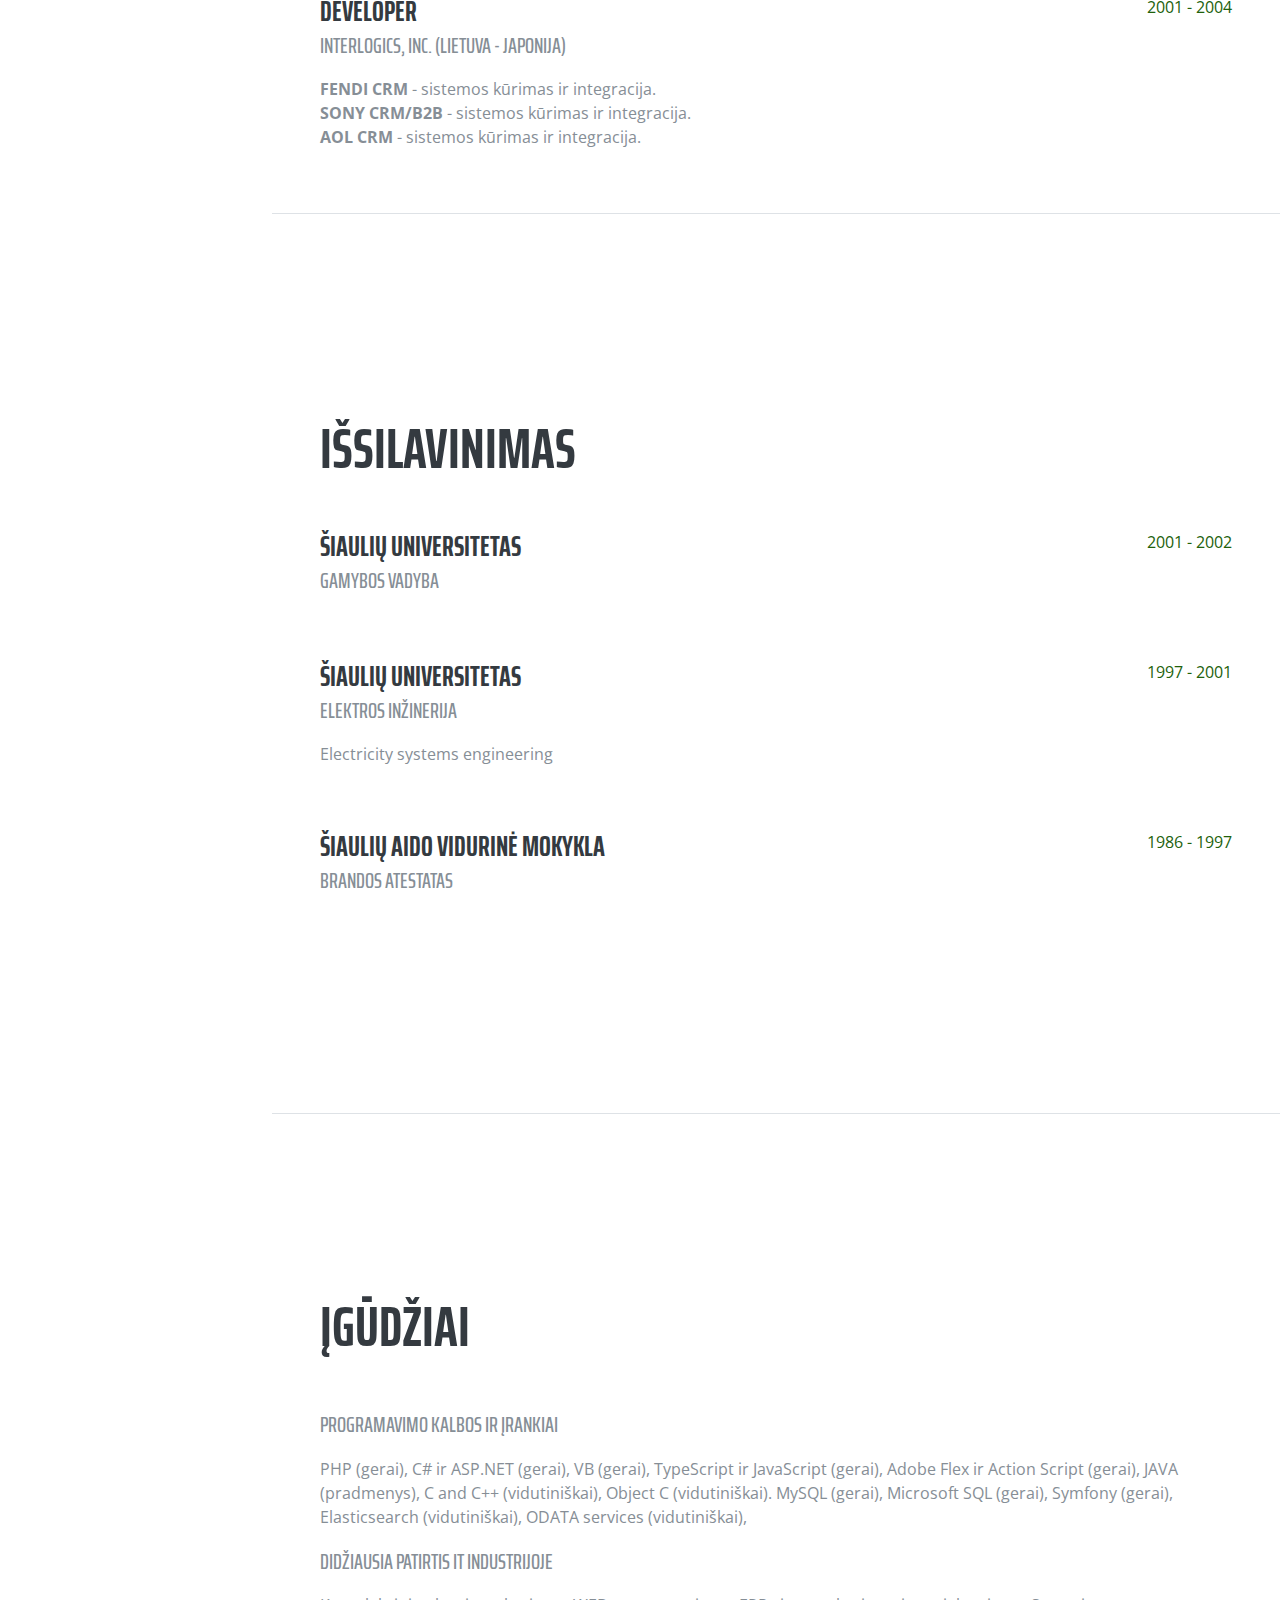
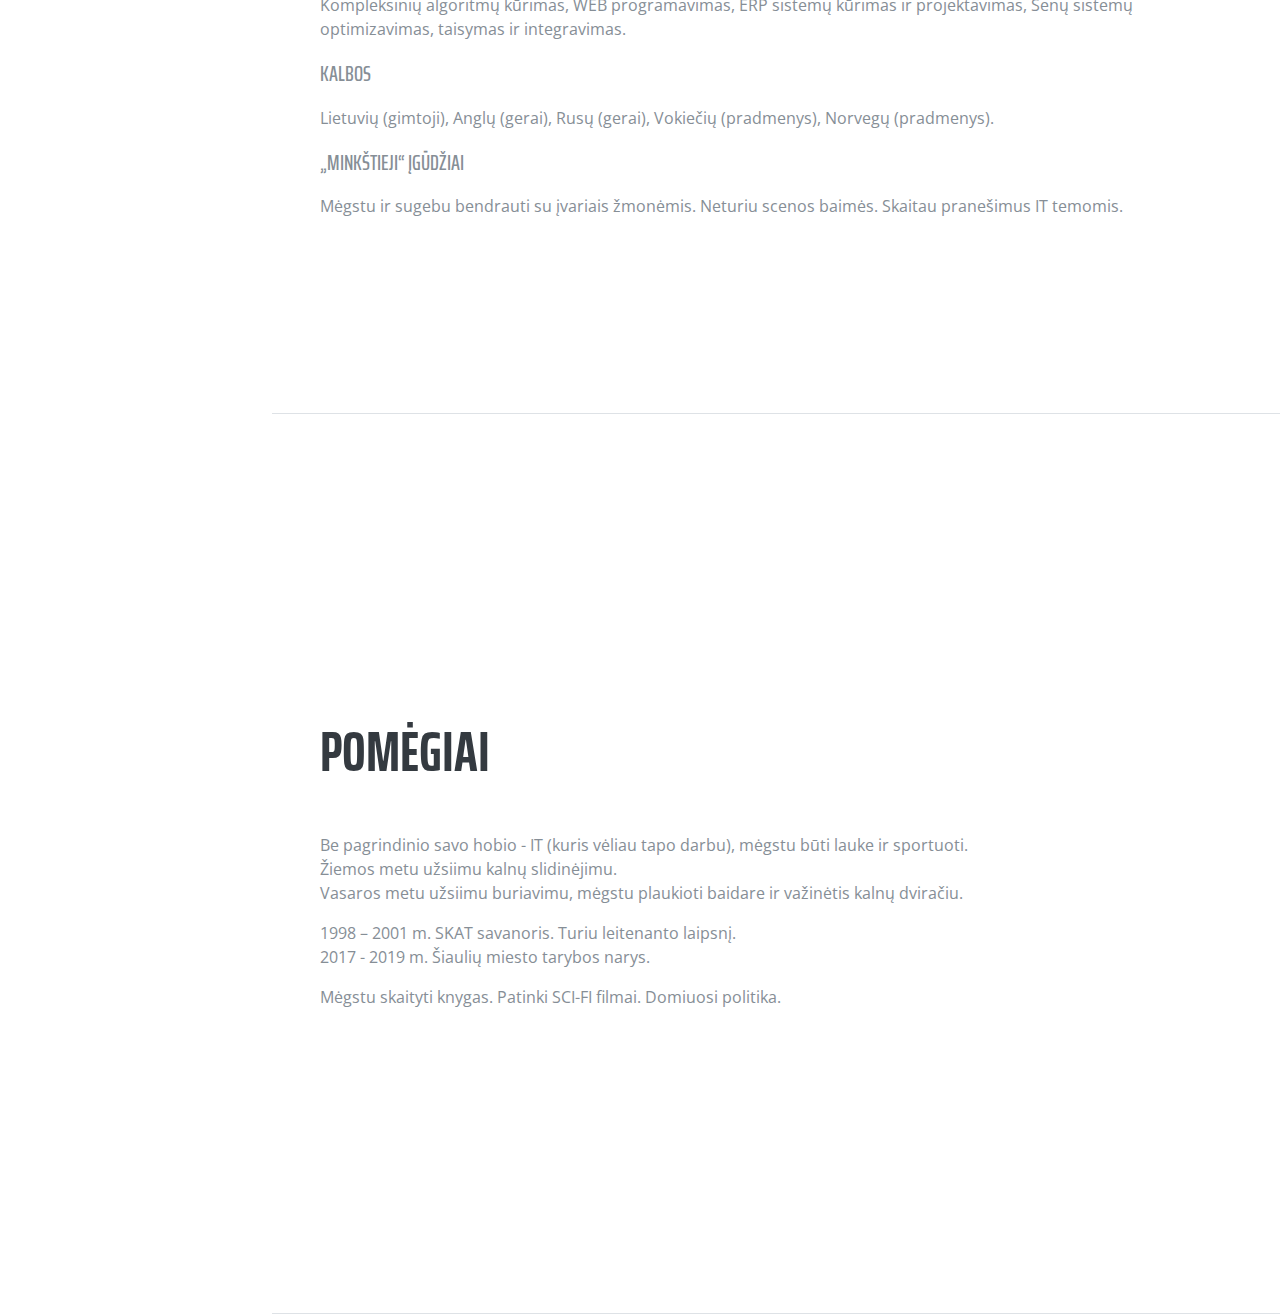
==== commit 6e13c657: "Test" ====
--- a/index.html
+++ b/index.html
@@ -1,19 +1,13 @@
 <!DOCTYPE html>
 <html lang="en">
-
 <head>
-
     <meta charset="utf-8">
     <meta name="viewport" content="width=device-width, initial-scale=1, shrink-to-fit=no">
-    <meta name="description" content="">
-    <meta name="author" content="">
-
+    <meta name="description" content="Eligijus Stugys personal page">
+    <meta name="author" content="Eligijus Stugys">
     <title>Eligijus Stugys LT</title>
-
-    <!-- Bootstrap core CSS -->
+    <link rel="shortcut icon" href="favicon.ico" type="image/x-icon">
     <link href="vendor/bootstrap/css/bootstrap.min.css" rel="stylesheet">
-
-    <!-- Custom fonts for this template -->
     <link href="https://fonts.googleapis.com/css?family=Saira+Extra+Condensed:100,200,300,400,500,600,700,800,900"
           rel="stylesheet">
     <link href="https://fonts.googleapis.com/css?family=Open+Sans:300,300i,400,400i,600,600i,700,700i,800,800i"
@@ -21,10 +15,7 @@
     <link href="vendor/font-awesome/css/font-awesome.min.css" rel="stylesheet">
     <link href="vendor/devicons/css/devicons.min.css" rel="stylesheet">
     <link href="vendor/simple-line-icons/css/simple-line-icons.css" rel="stylesheet">
-
-    <!-- Custom styles for this template -->
     <link href="css/resume.green.min.css?version=2018042001" rel="stylesheet">
-
 </head>
 
 <body id="page-top">
@@ -33,7 +24,7 @@
     <a class="navbar-brand js-scroll-trigger" href="#page-top">
         <span class="d-block d-lg-none">Eligijus Stugys LT</span>
         <span class="d-none d-lg-block">
-          <img class="img-fluid img-profile rounded-circle mx-auto mb-2" src="img/profile.jpg" alt="">
+          <img class="img-fluid img-profile rounded-circle mx-auto mb-2" src="img/profile_2020.jpg" alt="">
         </span>
     </a>
     <button class="navbar-toggler" type="button" data-toggle="collapse" data-target="#navbarSupportedContent"
@@ -98,7 +89,8 @@
                     </a>
                 </li>
                 <li class="list-inline-item">
-                    <a href="https://www.linkedin.com/in/elyga" target="_blank" alt="Mano LinkedIn" title="Mano LinkedIn">
+                    <a href="https://www.linkedin.com/in/elyga" target="_blank" alt="Mano LinkedIn"
+                       title="Mano LinkedIn">
                 <span class="fa-stack fa-lg">
                   <i class="fa fa-circle fa-stack-2x"></i>
                   <i class="fa fa-linkedin fa-stack-1x fa-inverse"></i>
@@ -114,7 +106,8 @@
                     </a>
                 </li>
                 <li class="list-inline-item">
-                    <a href="https://stugys.blogspot.lt" target="_blank" alt="Mano Blogas (LT)" title="Mano Blogas (LT)">
+                    <a href="https://stugys.blogspot.lt" target="_blank" alt="Mano Blogas (LT)"
+                       title="Mano Blogas (LT)">
                 <span class="fa-stack fa-lg">
                   <i class="fa fa-circle fa-stack-2x"></i>
                   <i class="fa fa-feed fa-stack-1x fa-inverse"></i>
@@ -349,16 +342,10 @@
     -->
 </div>
 
-<!-- Bootstrap core JavaScript -->
 <script src="vendor/jquery/jquery.min.js"></script>
 <script src="vendor/bootstrap/js/bootstrap.bundle.min.js"></script>
-
-<!-- Plugin JavaScript -->
 <script src="vendor/jquery-easing/jquery.easing.min.js"></script>
-
-<!-- Custom scripts for this template -->
 <script src="js/resume.min.js"></script>
 
 </body>
-
 </html>
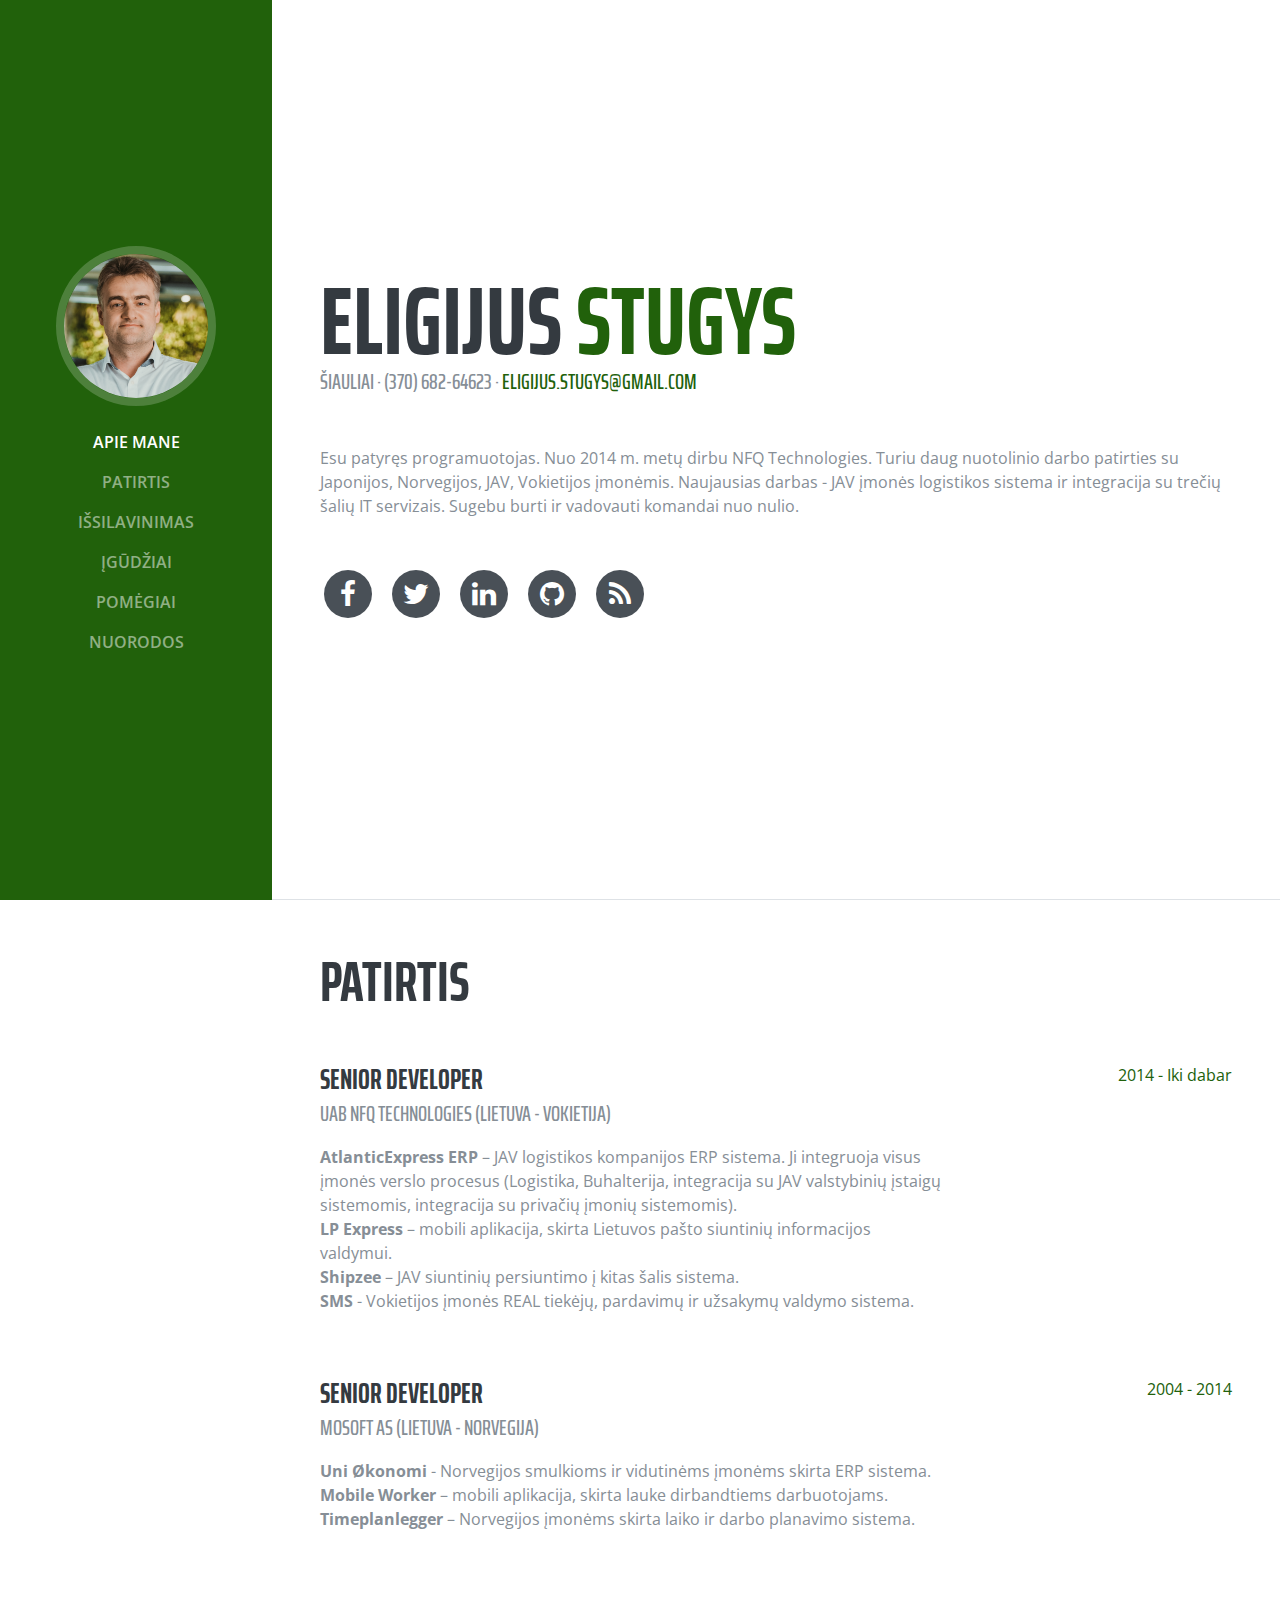
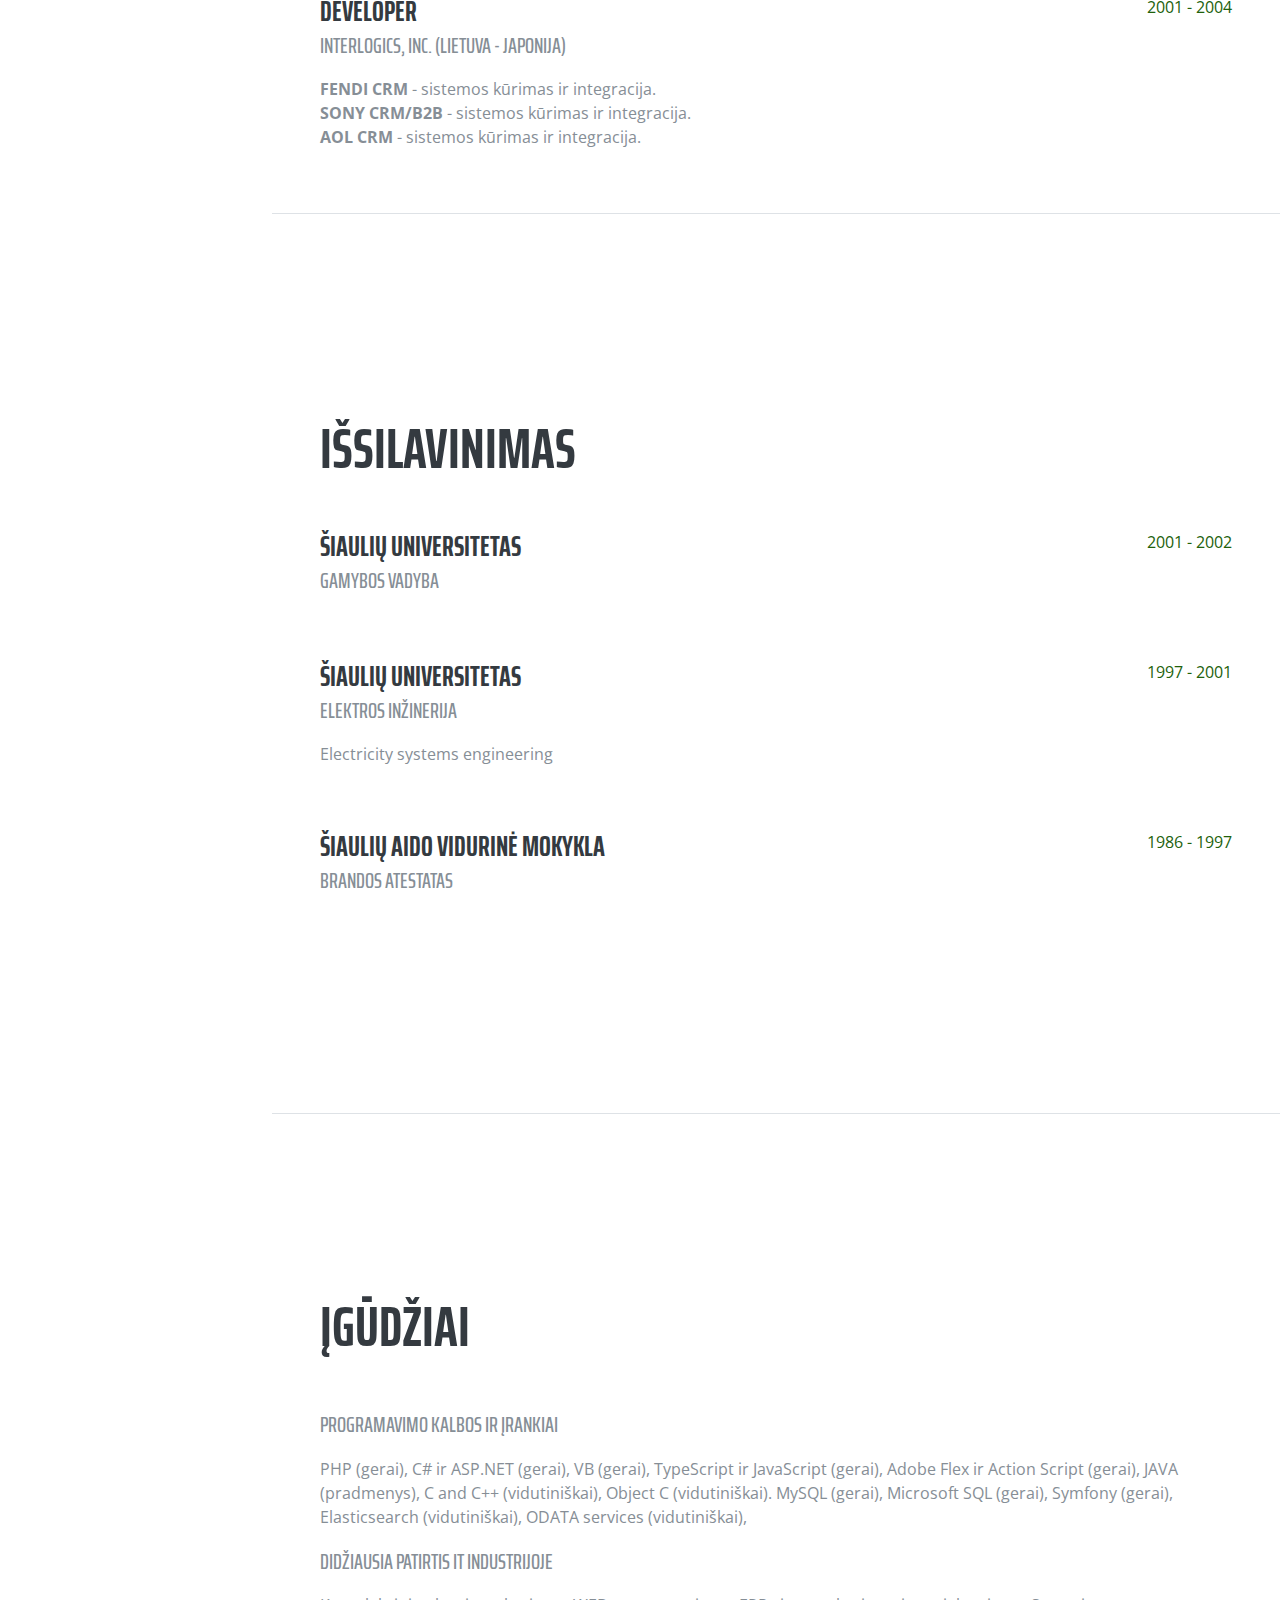
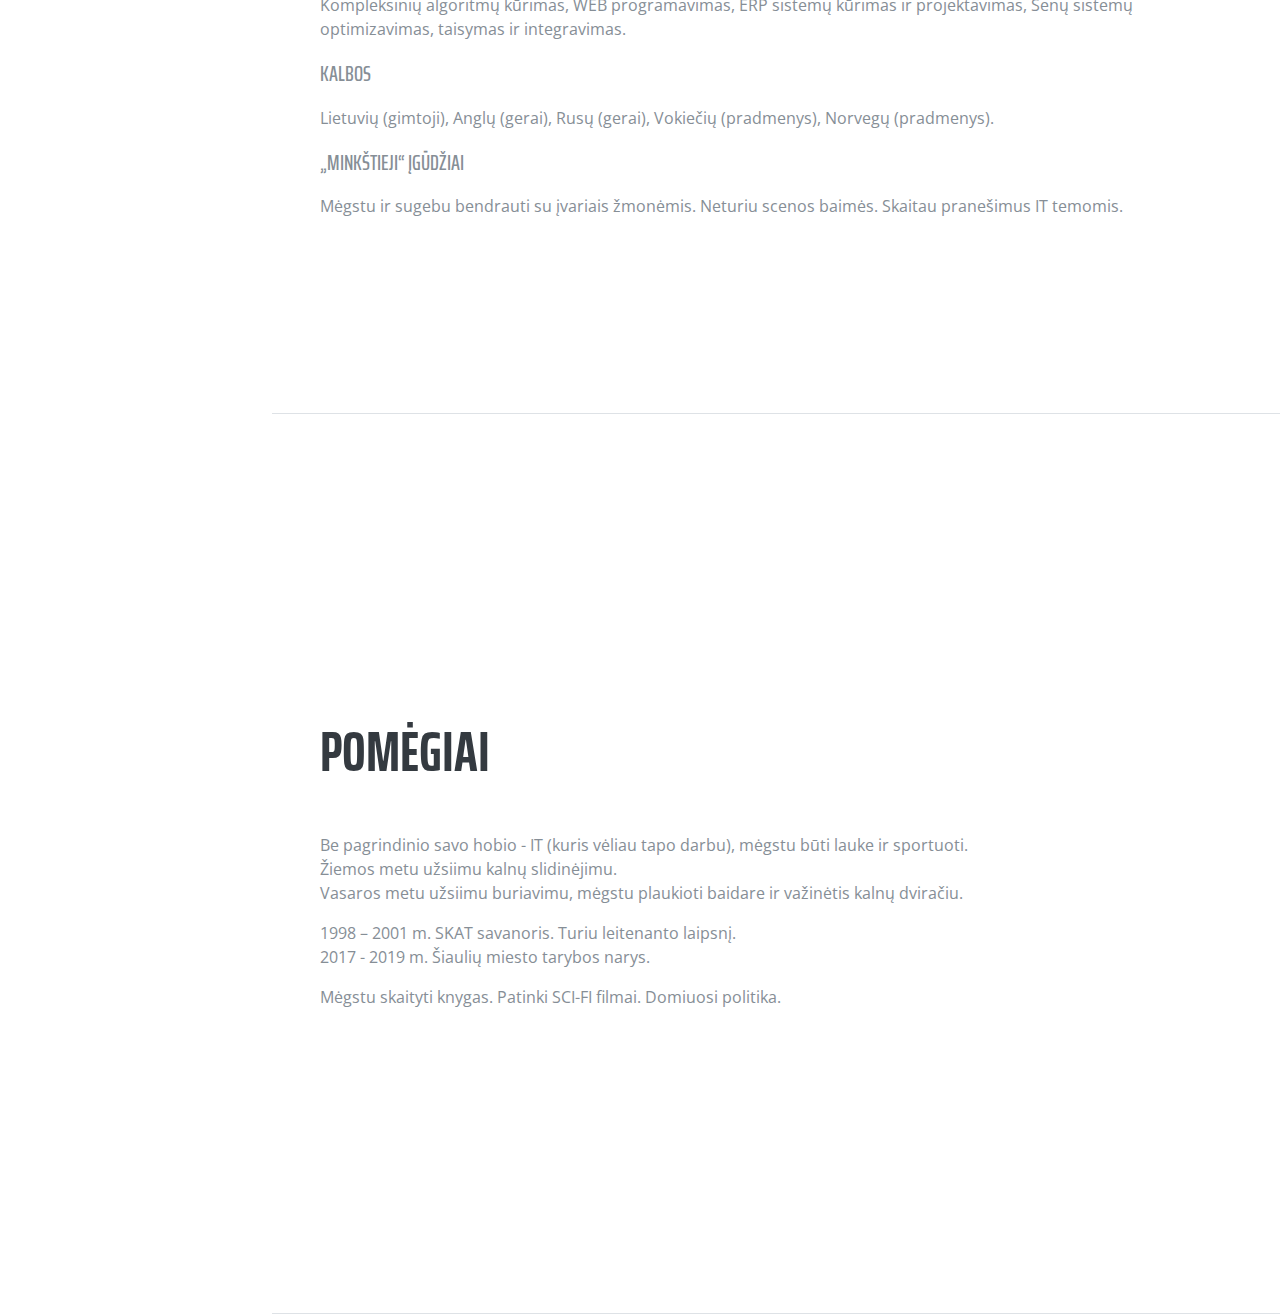
==== commit 8730c2b1: "Test" ====
--- a/index.html
+++ b/index.html
@@ -48,11 +48,9 @@
             <li class="nav-item">
                 <a class="nav-link js-scroll-trigger" href="#interests">Pomėgiai</a>
             </li>
-            <!--
-            <li class="nav-item">
-              <a class="nav-link js-scroll-trigger" href="#awards">Awards</a>
-            </li>
-            -->
+            <li class="nav-item">
+              <a class="nav-link js-scroll-trigger" href="/nuorodos/">Nuorodos</a>
+            </li>
         </ul>
     </div>
 </nav>
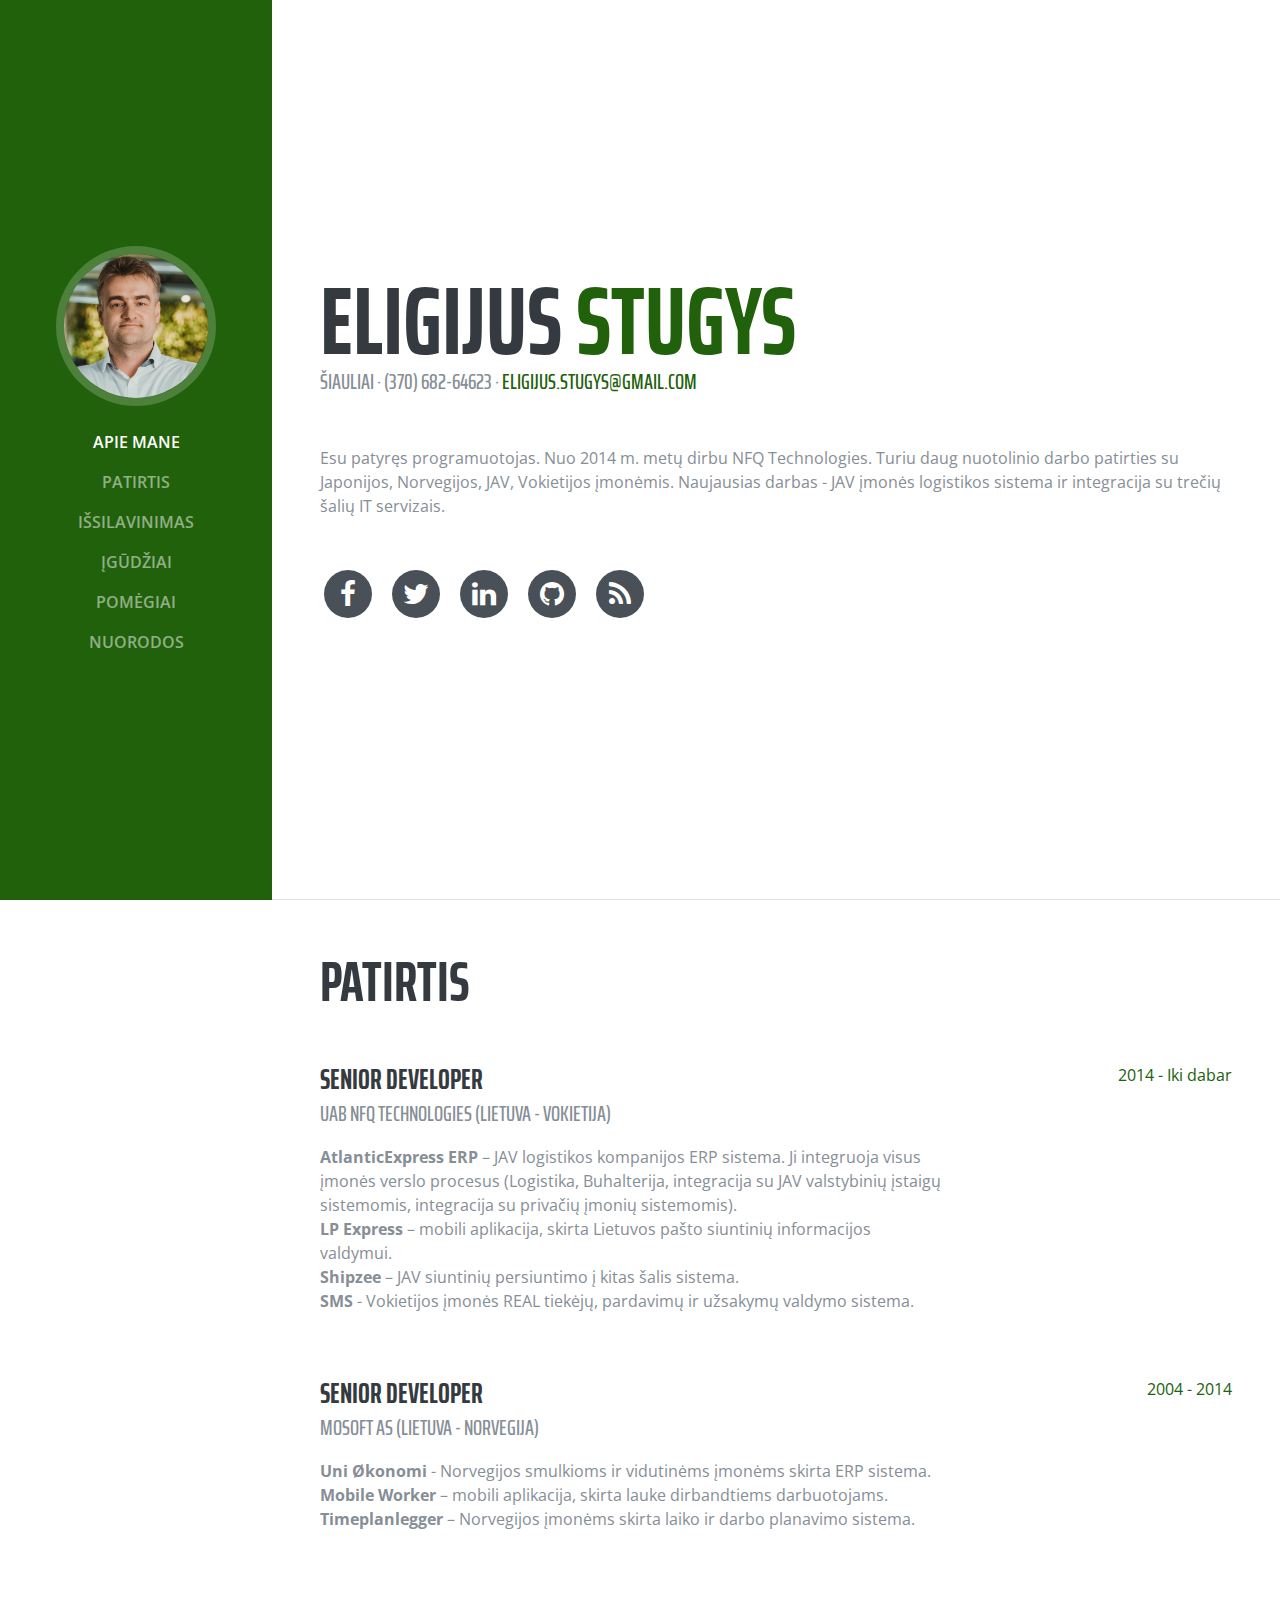
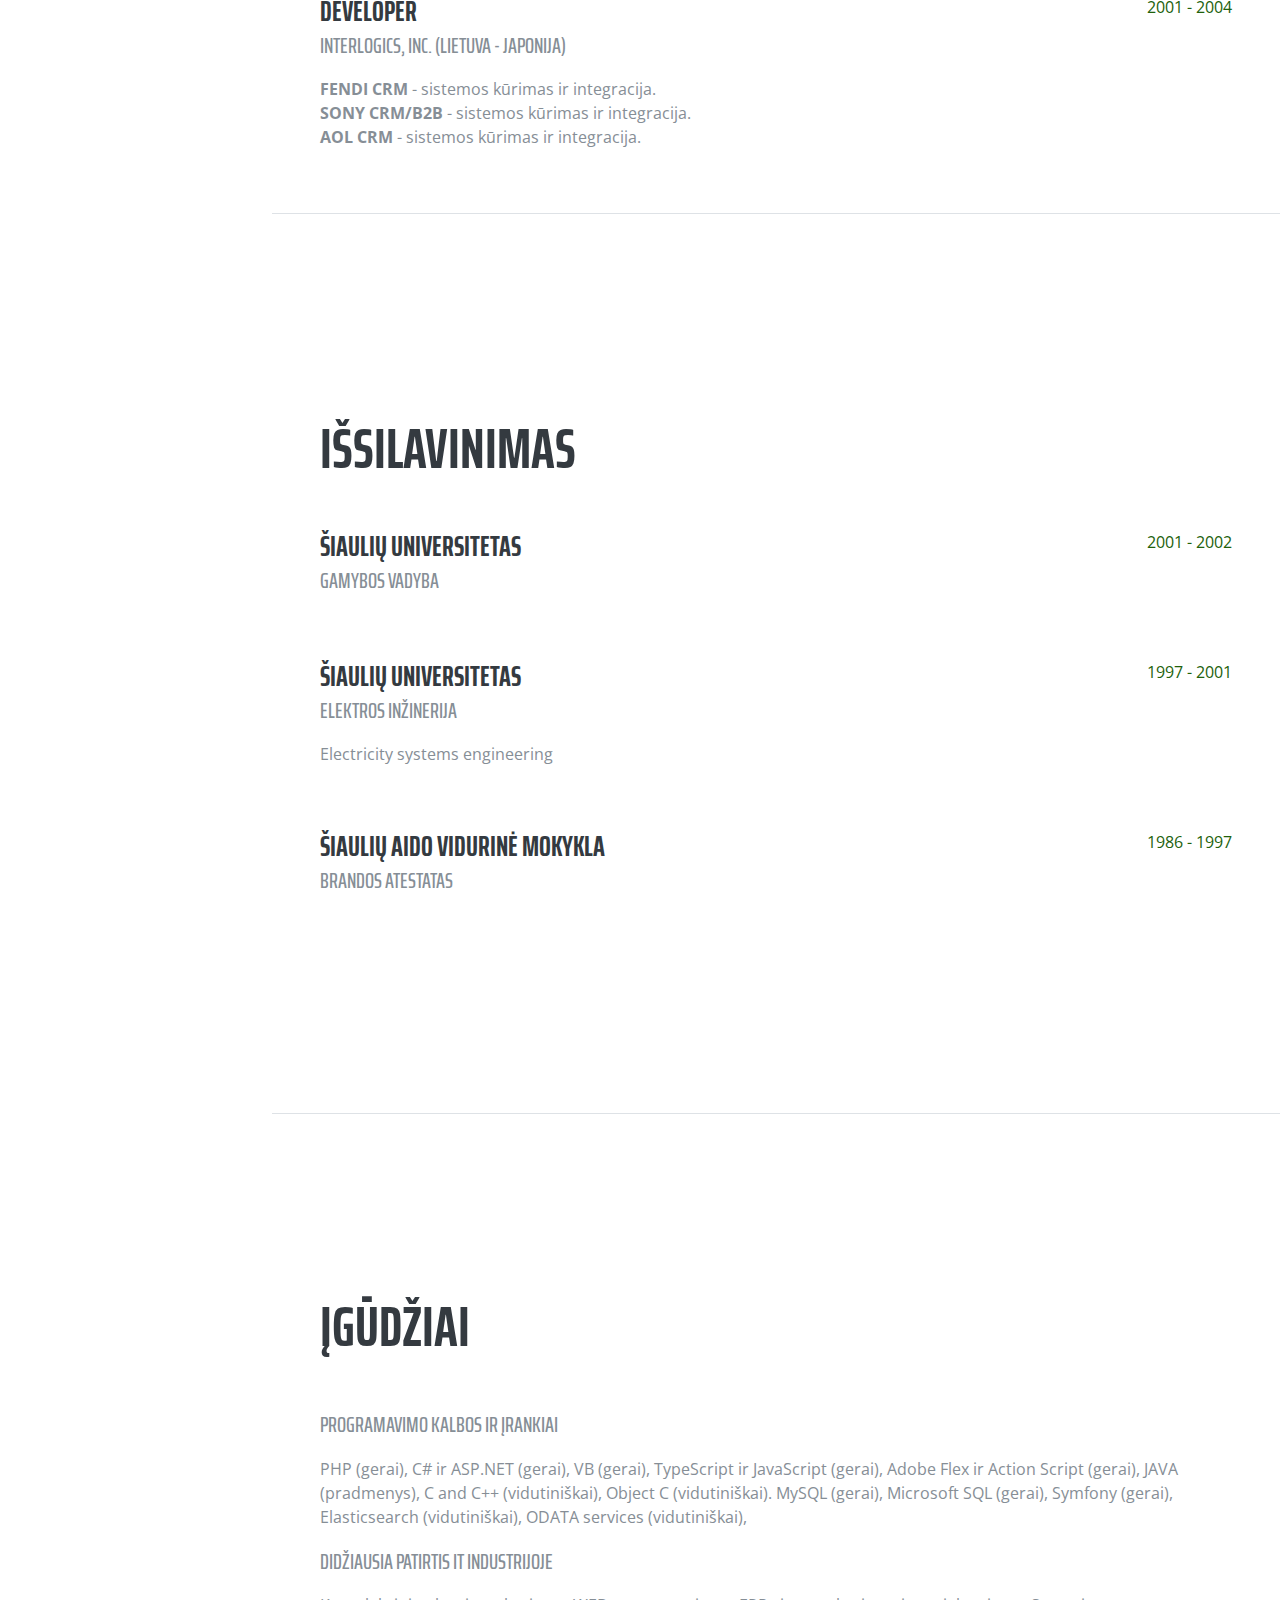
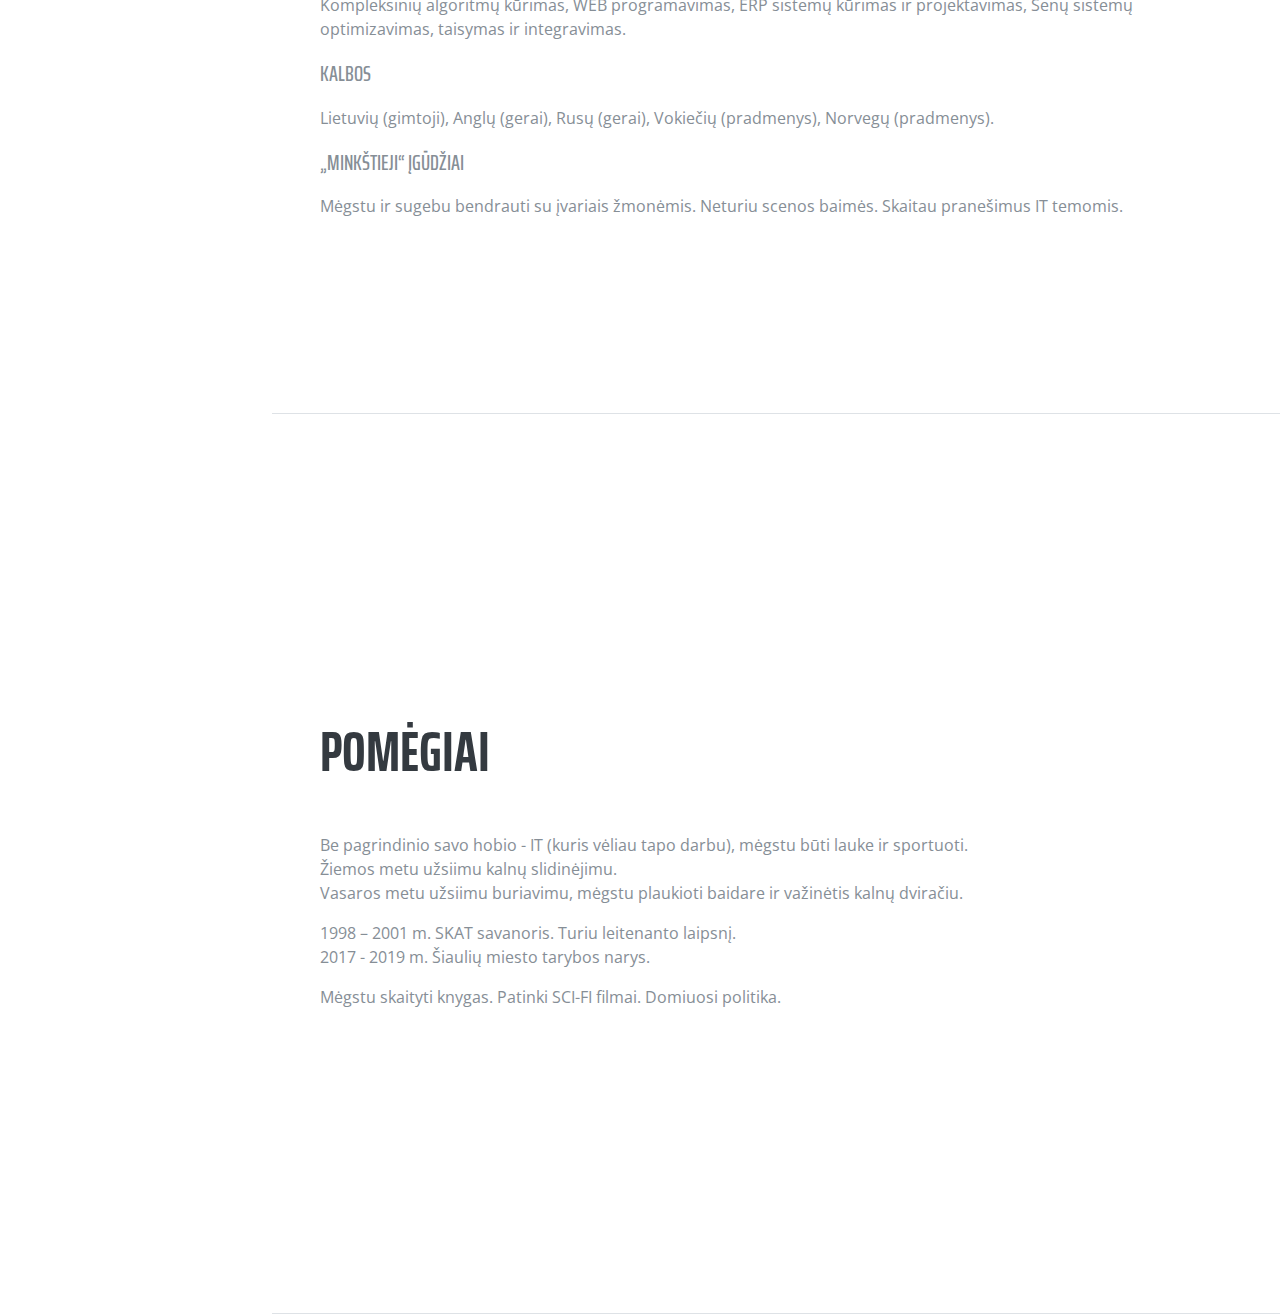
==== commit cef5f613: "Removed not reuired information" ====
--- a/index.html
+++ b/index.html
@@ -67,8 +67,8 @@
             </div>
             <p class="mb-5">Esu patyręs programuotojas. Nuo 2014 m. metų dirbu NFQ Technologies. Turiu daug nuotolinio
                 darbo patirties su Japonijos, Norvegijos, JAV, Vokietijos įmonėmis. Naujausias darbas - JAV įmonės
-                logistikos sistema ir integracija su trečių šalių IT servizais. Sugebu burti ir vadovauti komandai nuo
-                nulio.</p>
+                logistikos sistema ir integracija su trečių šalių IT servizais.
+            </p>
             <ul class="list-inline list-social-icons mb-0">
                 <li class="list-inline-item">
                     <a href="https://www.facebook.com/elyga1" target="_blank" alt="Mano Facebook" title="Mano Facebook">
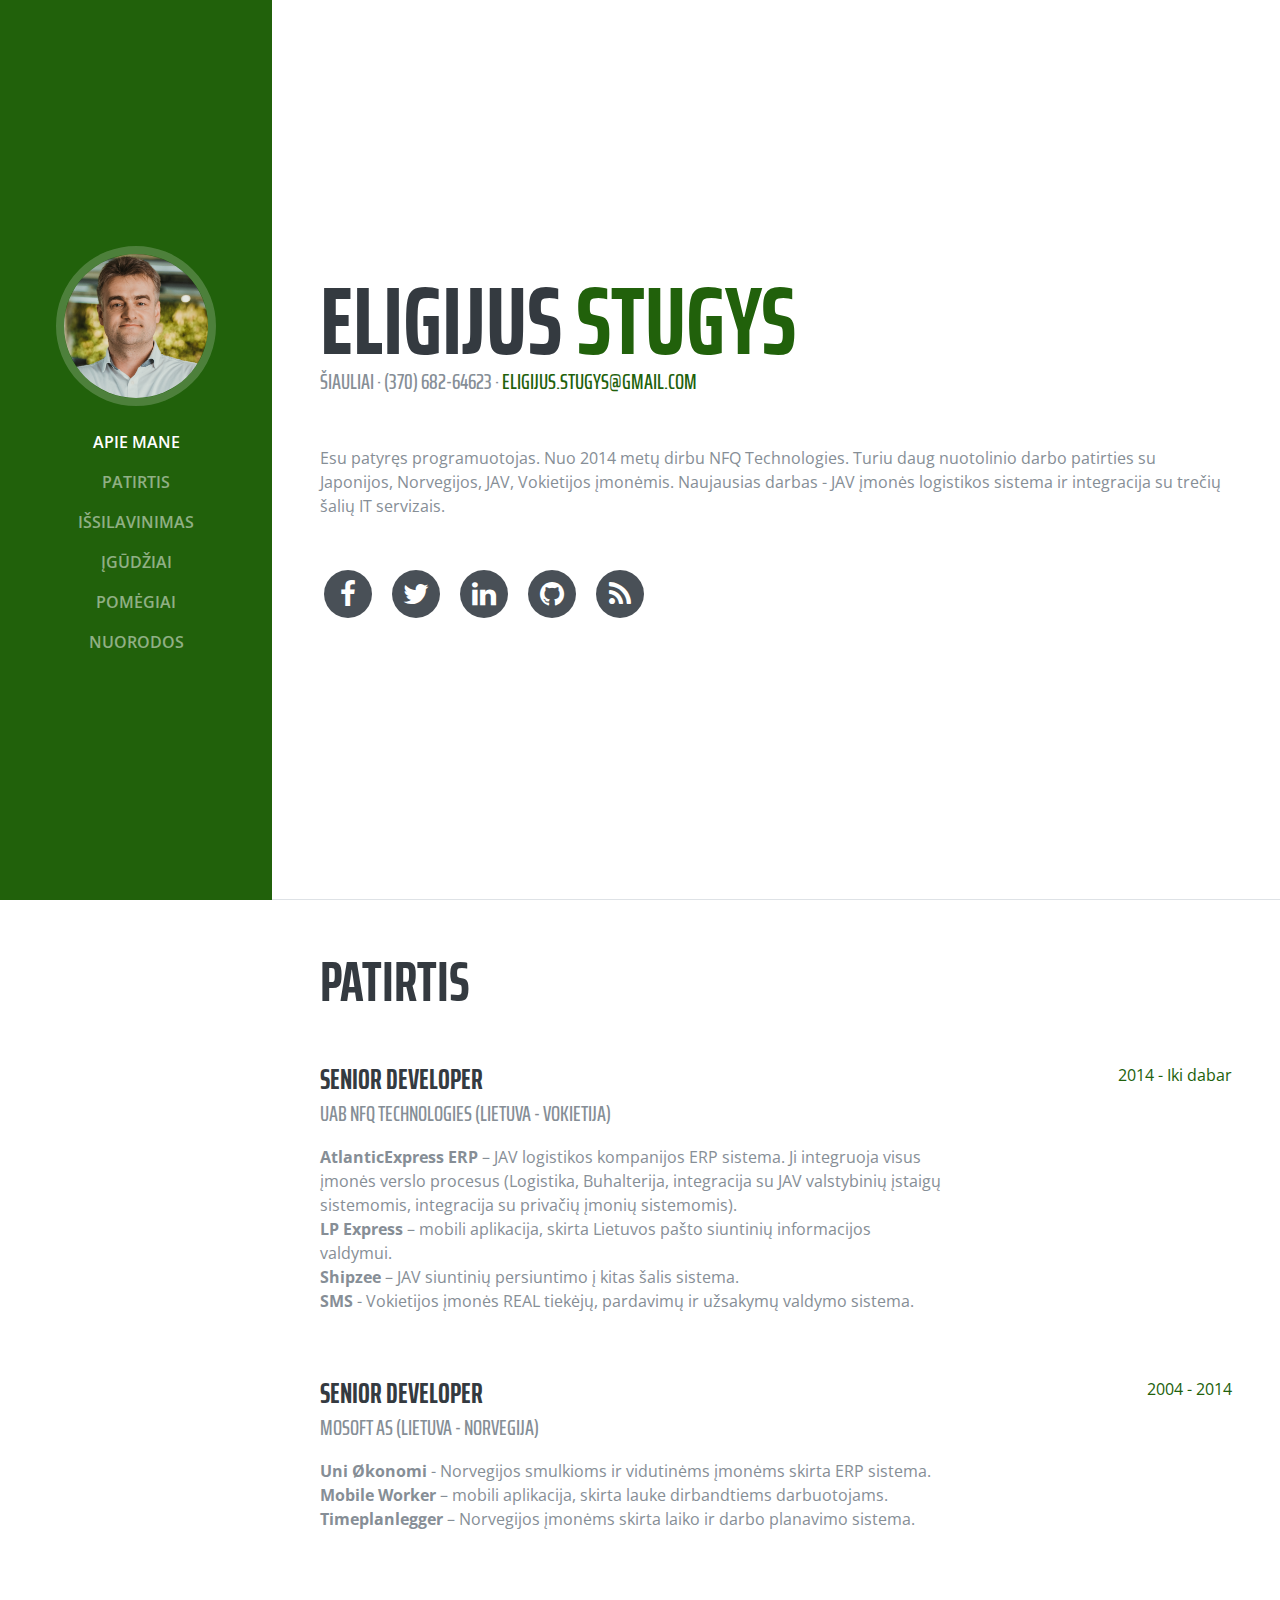
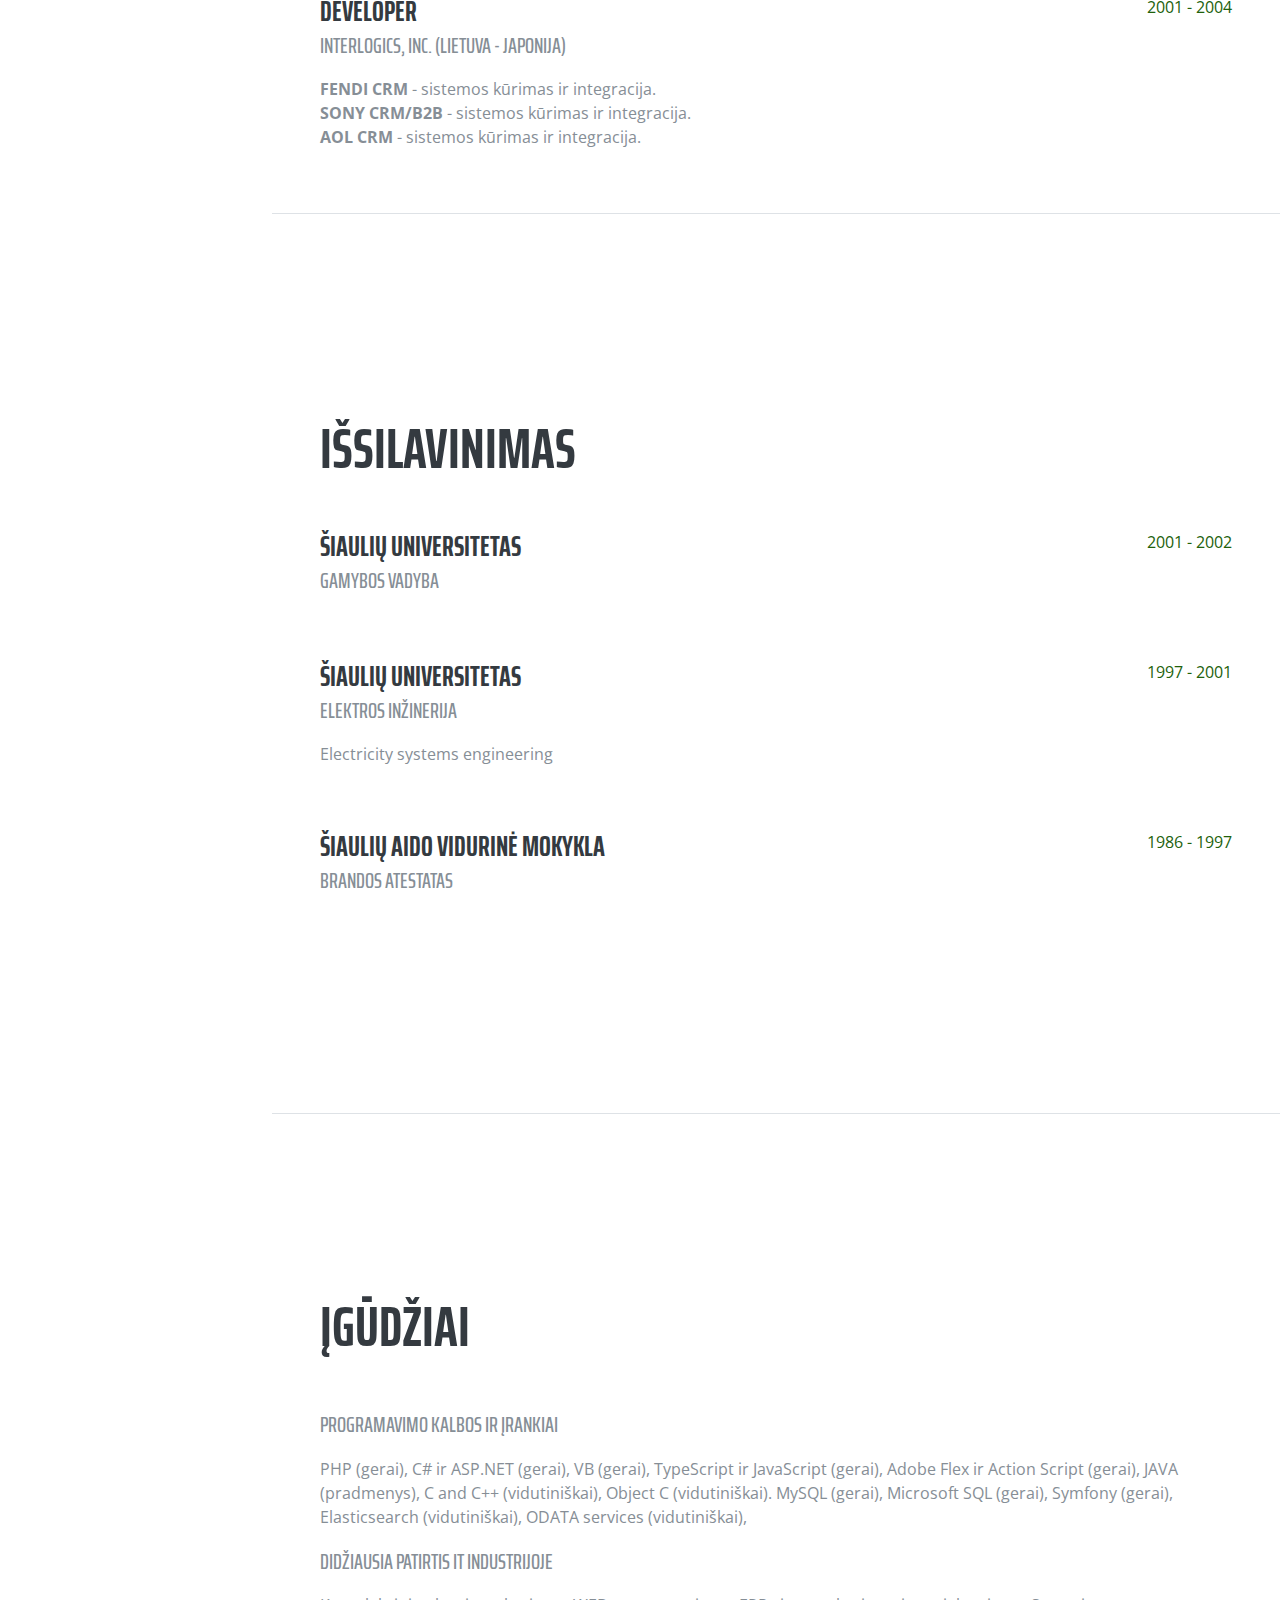
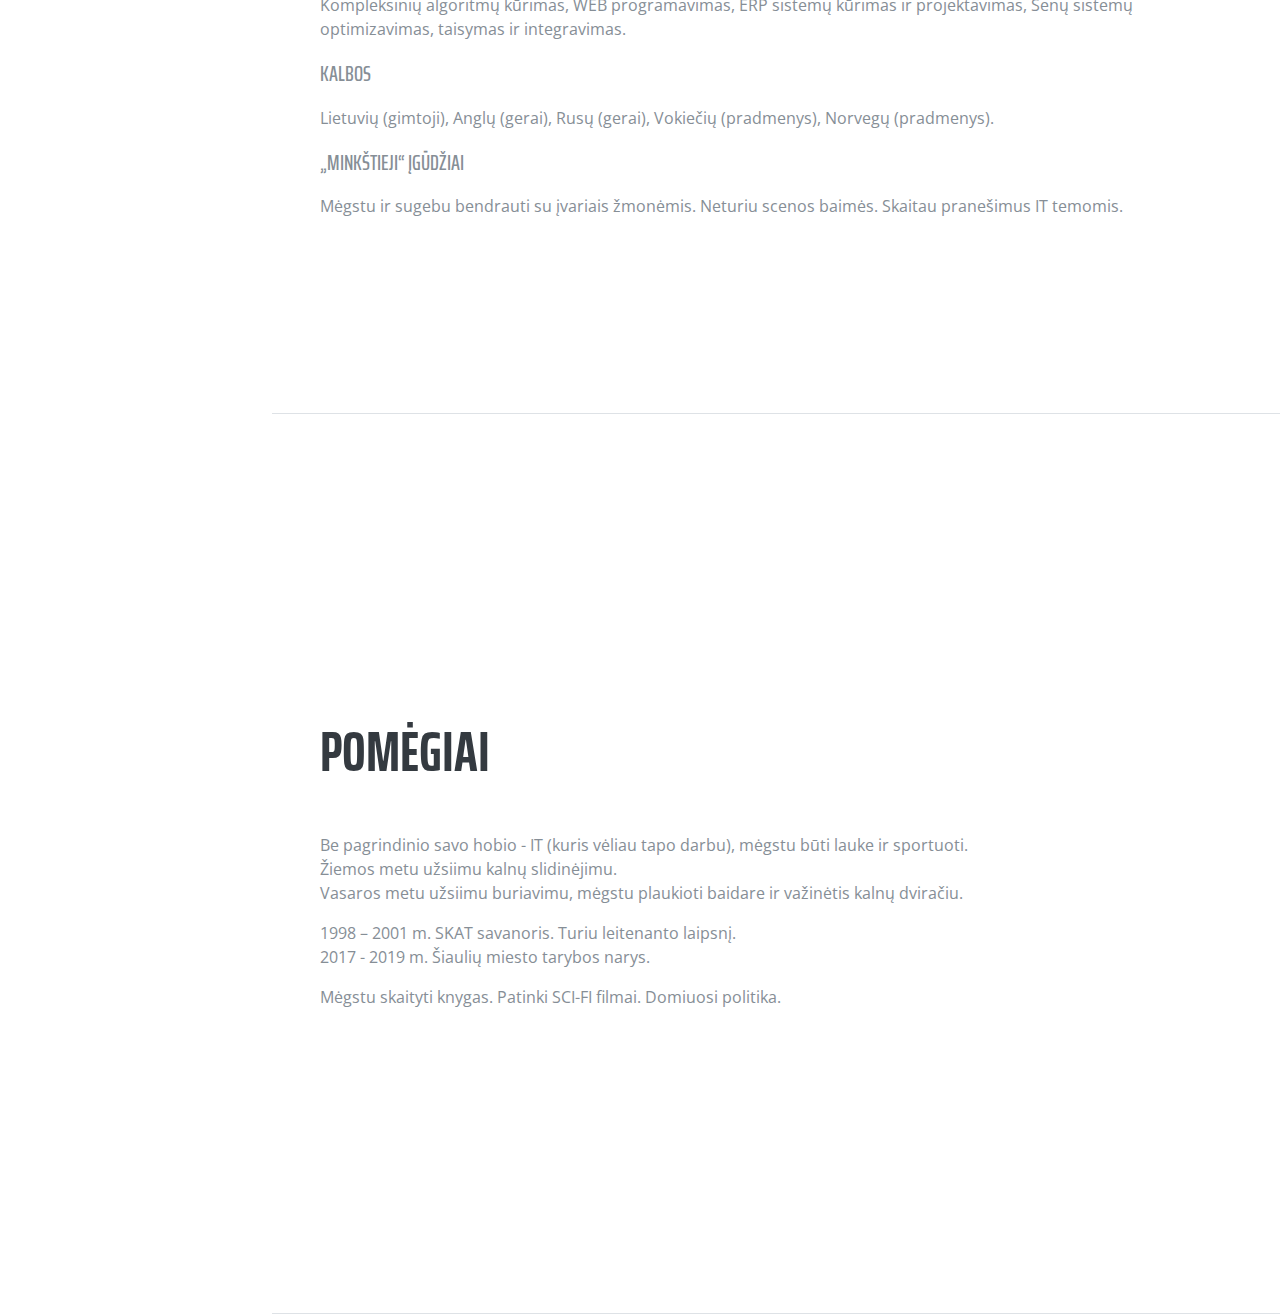
==== commit f6d9c7b6: "Test" ====
--- a/index.html
+++ b/index.html
@@ -65,7 +65,7 @@
             <div class="subheading mb-5">Šiauliai · (370) 682-64623 ·
                 <a href="mailto:name@email.com">eligijus.stugys@gmail.com</a>
             </div>
-            <p class="mb-5">Esu patyręs programuotojas. Nuo 2014 m. metų dirbu NFQ Technologies. Turiu daug nuotolinio
+            <p class="mb-5">Esu patyręs programuotojas. Nuo 2014 metų dirbu NFQ Technologies. Turiu daug nuotolinio
                 darbo patirties su Japonijos, Norvegijos, JAV, Vokietijos įmonėmis. Naujausias darbas - JAV įmonės
                 logistikos sistema ir integracija su trečių šalių IT servizais.
             </p>
